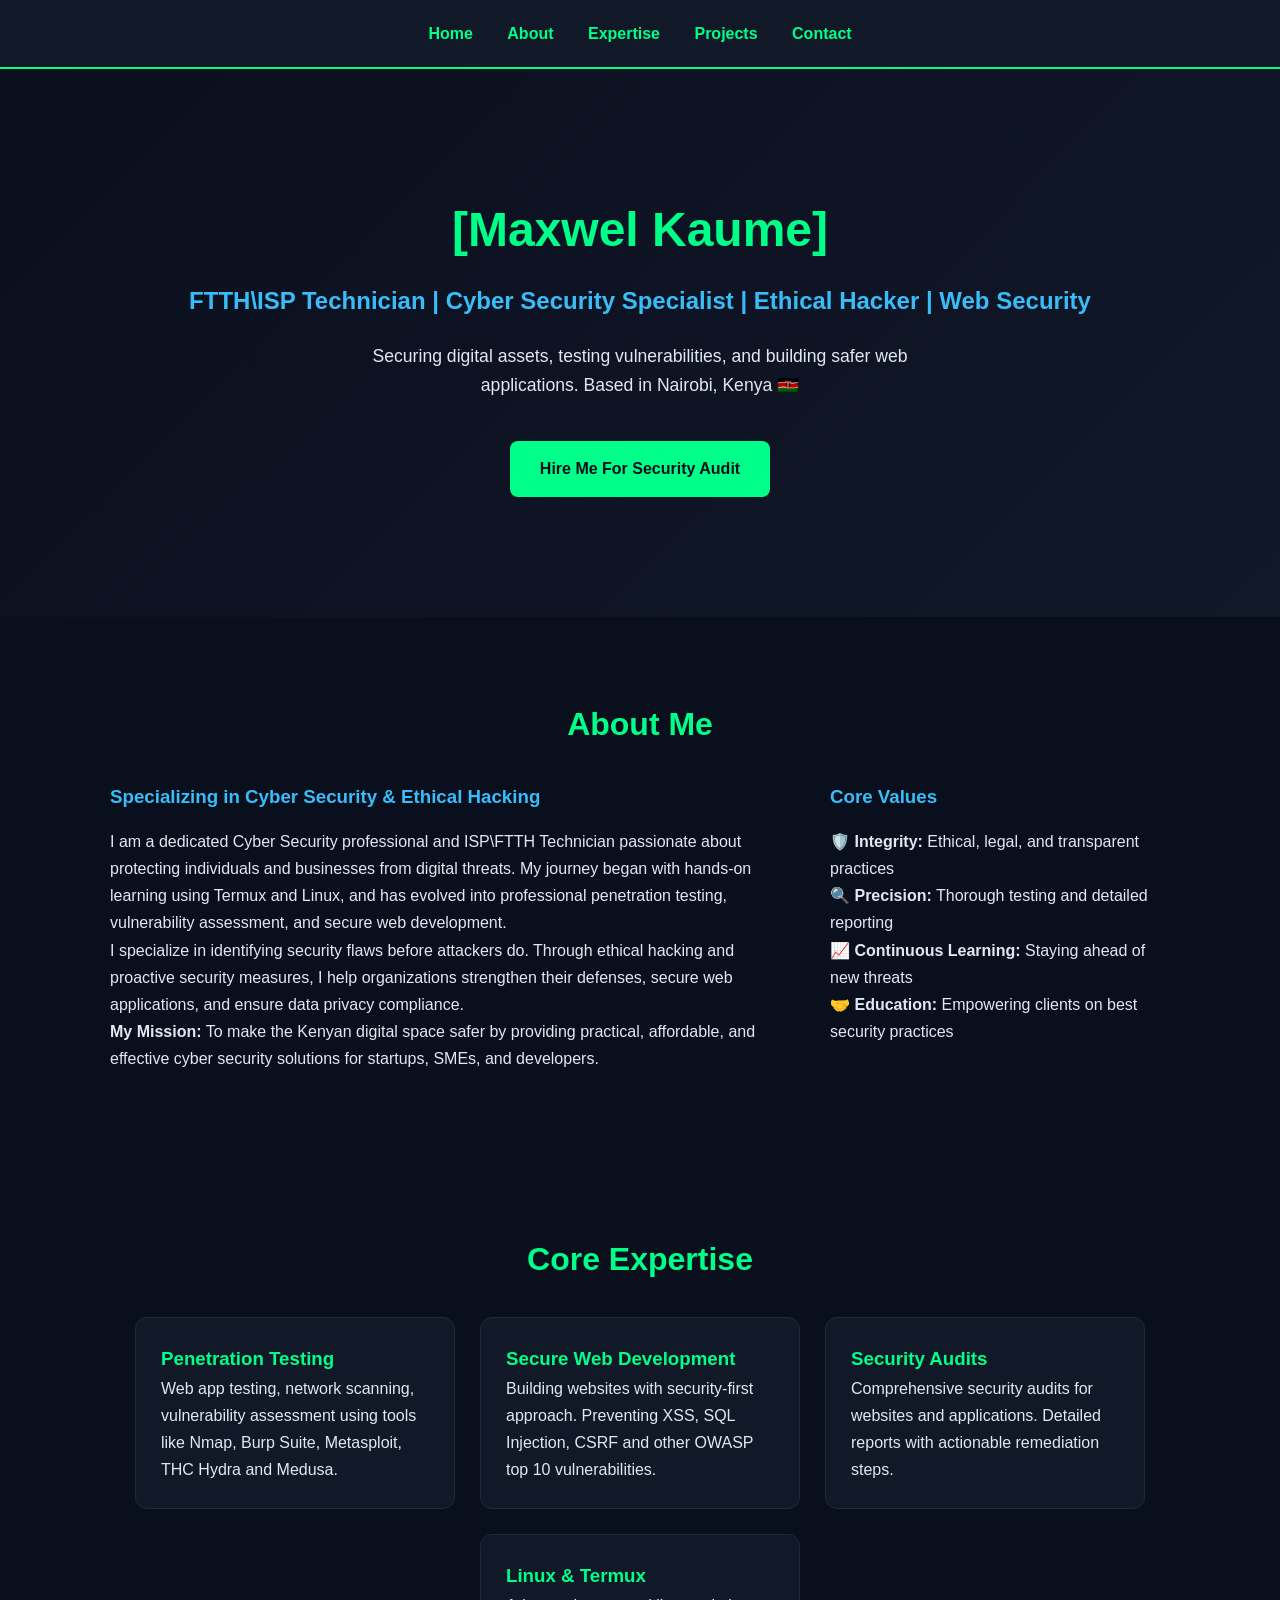
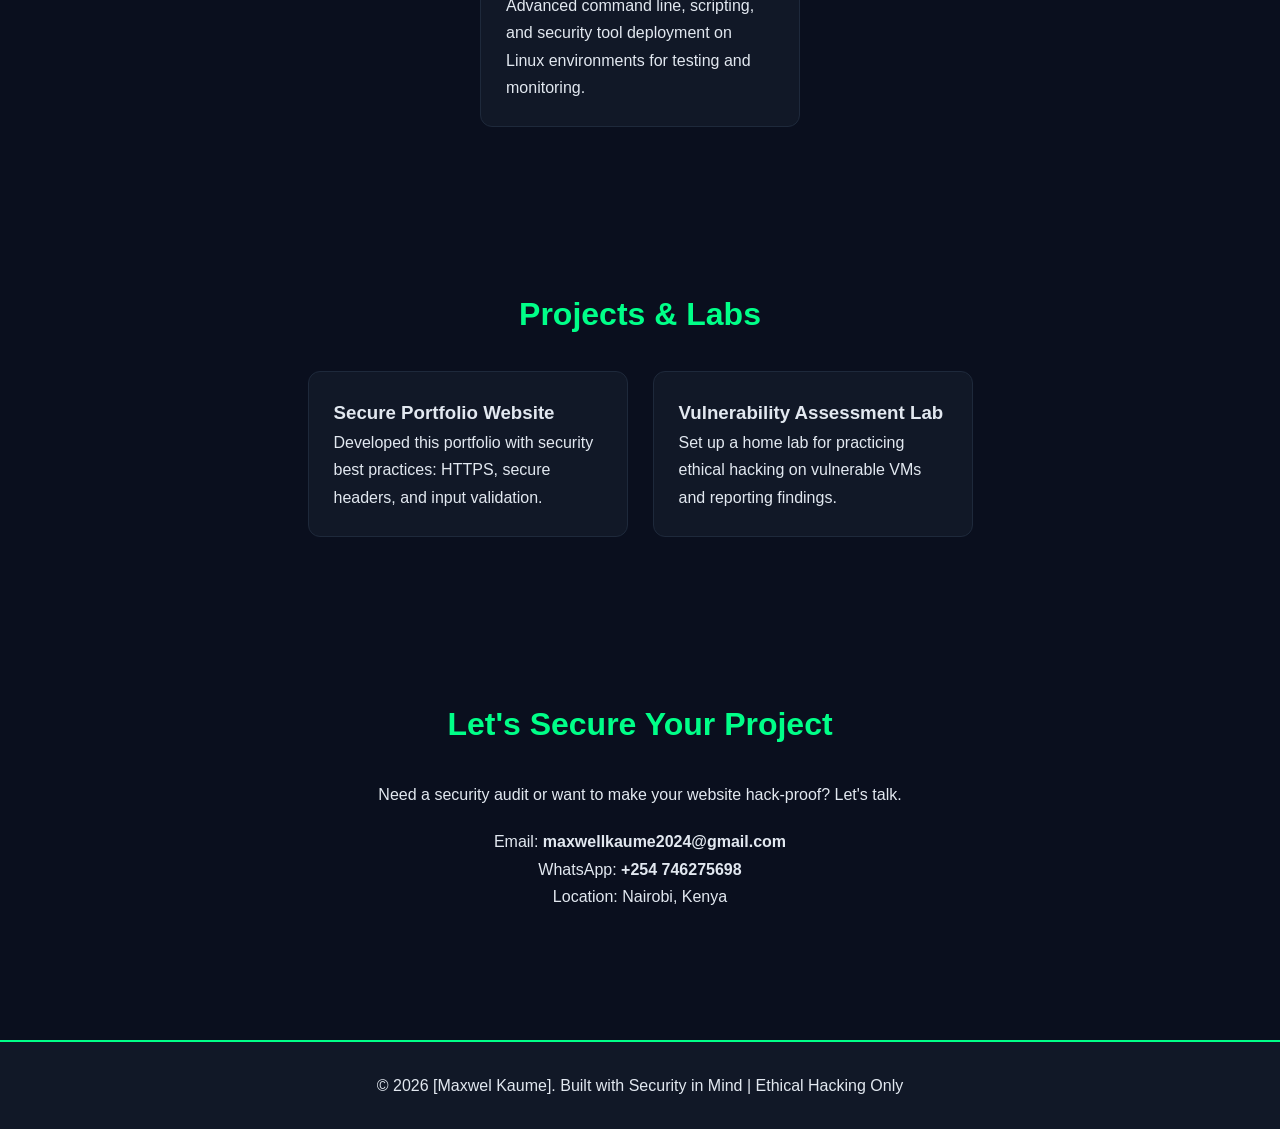
==== index.html @ 394fba65 "Added about, skills and contact sections" ====
<!DOCTYPE html>
<html>
<head>
    <title>Maxwel Kaume - FTTH Technician and Cyber Security Specialist</title>
    <style>
        * { margin: 0; padding: 0; box-sizing: border-box; font-family: 'Segoe UI', Arial, sans-serif; }
        body { background: #0a0f1e; color: #e2e8f0; line-height: 1.7; }
        
        header { background: #111827; padding: 20px; text-align: center; position: sticky; top: 0; border-bottom: 2px solid #00ff88; }
        nav a { color: #00ff88; margin: 0 15px; text-decoration: none; font-weight: 600; }
        nav a:hover { color: #38bdf8; }
        
        .hero { padding: 120px 20px; text-align: center; background: linear-gradient(135deg, #0a0f1e 0%, #111827 100%); }
        .hero h1 { font-size: 3rem; color: #00ff88; }
        .hero h2 { font-size: 1.5rem; color: #38bdf8; margin: 10px 0; }
        .hero p { font-size: 1.1rem; margin: 20px auto; max-width: 600px; }
        
        .section { padding: 80px 20px; max-width: 1100px; margin: auto; }
        .section h2 { color: #00ff88; margin-bottom: 30px; text-align: center; font-size: 2rem; }
        
        .grid { display: flex; gap: 25px; flex-wrap: wrap; justify-content: center; }
        .card { background: #111827; padding: 25px; border-radius: 12px; width: 320px; border: 1px solid #1e293b; }
        .card:hover { border-color: #00ff88; }
        
        footer { background: #111827; text-align: center; padding: 30px; margin-top: 50px; border-top: 2px solid #00ff88; }
        .btn { background: #00ff88; color: #0a0f1e; padding: 14px 30px; border-radius: 8px; text-decoration: none; display: inline-block; margin-top: 20px; font-weight: bold; }
        .btn:hover { background: #38bdf8; }
    </style>
</head>
<body>

    <header>
        <nav>
            <a href="#home">Home</a>
            <a href="#about">About</a>
            <a href="#skills">Expertise</a>
            <a href="#projects">Projects</a>
            <a href="#contact">Contact</a>
        </nav>
    </header>

    <section class="hero" id="home">
        <h1>[Maxwel Kaume]</h1>
        <h2>FTTH\ISP Technician | Cyber Security Specialist | Ethical Hacker | Web Security</h2>
        <p>Securing digital assets, testing vulnerabilities, and building safer web applications. Based in Nairobi, Kenya 🇰🇪</p>
        <a href="#contact" class="btn">Hire Me For Security Audit</a>
    </section>

    <section class="section" id="about">
        <h2>About Me</h2>
        <div style="display: flex; gap: 40px; flex-wrap: wrap; align-items: flex-start;">
            <div style="flex: 2; min-width: 300px;">
                <h3 style="color: #38bdf8; margin-bottom: 15px;">Specializing in Cyber Security & Ethical Hacking</h3>
                <p>
                    I am a dedicated Cyber Security professional and ISP\FTTH Technician passionate about protecting individuals and businesses from digital threats. 
                    My journey began with hands-on learning using Termux and Linux, and has evolved into professional penetration testing, 
                    vulnerability assessment, and secure web development.
                </p>
                <p>
                    I specialize in identifying security flaws before attackers do. Through ethical hacking and proactive security measures, 
                    I help organizations strengthen their defenses, secure web applications, and ensure data privacy compliance.
                </p>
                <p>
                    <strong>My Mission:</strong> To make the Kenyan digital space safer by providing practical, affordable, and effective 
                    cyber security solutions for startups, SMEs, and developers.
                </p>
            </div>
            <div style="flex: 1; min-width: 300px;">
                <h3 style="color: #38bdf8; margin-bottom: 15px;">Core Values</h3>
                <ul style="list-style: none; padding-left: 0;">
                    <li>🛡️ <strong>Integrity:</strong> Ethical, legal, and transparent practices</li>
                    <li>🔍 <strong>Precision:</strong> Thorough testing and detailed reporting</li>
                    <li>📈 <strong>Continuous Learning:</strong> Staying ahead of new threats</li>
                    <li>🤝 <strong>Education:</strong> Empowering clients on best security practices</li>
                </ul>
            </div>
        </div>
    </section>

    <section class="section" id="skills">
        <h2>Core Expertise</h2>
        <div class="grid">
            <div class="card">
                <h3 style="color: #00ff88;">Penetration Testing</h3>
                <p>Web app testing, network scanning, vulnerability assessment using tools like Nmap, Burp Suite, Metasploit, THC Hydra and Medusa.</p>
            </div>
            <div class="card">
                <h3 style="color: #00ff88;">Secure Web Development</h3>
                <p>Building websites with security-first approach. Preventing XSS, SQL Injection, CSRF and other OWASP top 10 vulnerabilities.</p>
            </div>
            <div class="card">
                <h3 style="color: #00ff88;">Security Audits</h3>
                <p>Comprehensive security audits for websites and applications. Detailed reports with actionable remediation steps.</p>
            </div>
            <div class="card">
                <h3 style="color: #00ff88;">Linux & Termux</h3>
                <p>Advanced command line, scripting, and security tool deployment on Linux environments for testing and monitoring.</p>
            </div>
        </div>
    </section>

    <section class="section" id="projects">
        <h2>Projects & Labs</h2>
        <div class="grid">
            <div class="card">
                <h3>Secure Portfolio Website</h3>
                <p>Developed this portfolio with security best practices: HTTPS, secure headers, and input validation.</p>
            </div>
            <div class="card">
                <h3>Vulnerability Assessment Lab</h3>
                <p>Set up a home lab for practicing ethical hacking on vulnerable VMs and reporting findings.</p>
            </div>
        </div>
    </section>

    <section class="section" id="contact">
        <h2>Let's Secure Your Project</h2>
        <p style="text-align: center; margin-bottom: 20px;">Need a security audit or want to make your website hack-proof? Let's talk.</p>
        <p style="text-align: center;">Email: <strong>maxwellkaume2024@gmail.com</strong></p>
        <p style="text-align: center;">WhatsApp: <strong>+254 746275698</strong></p>
        <p style="text-align: center;">Location: Nairobi, Kenya</p>
    </section>

    <footer>
        <p>© 2026 [Maxwel Kaume]. Built with Security in Mind | Ethical Hacking Only</p>
    </footer>
</body>
</html>
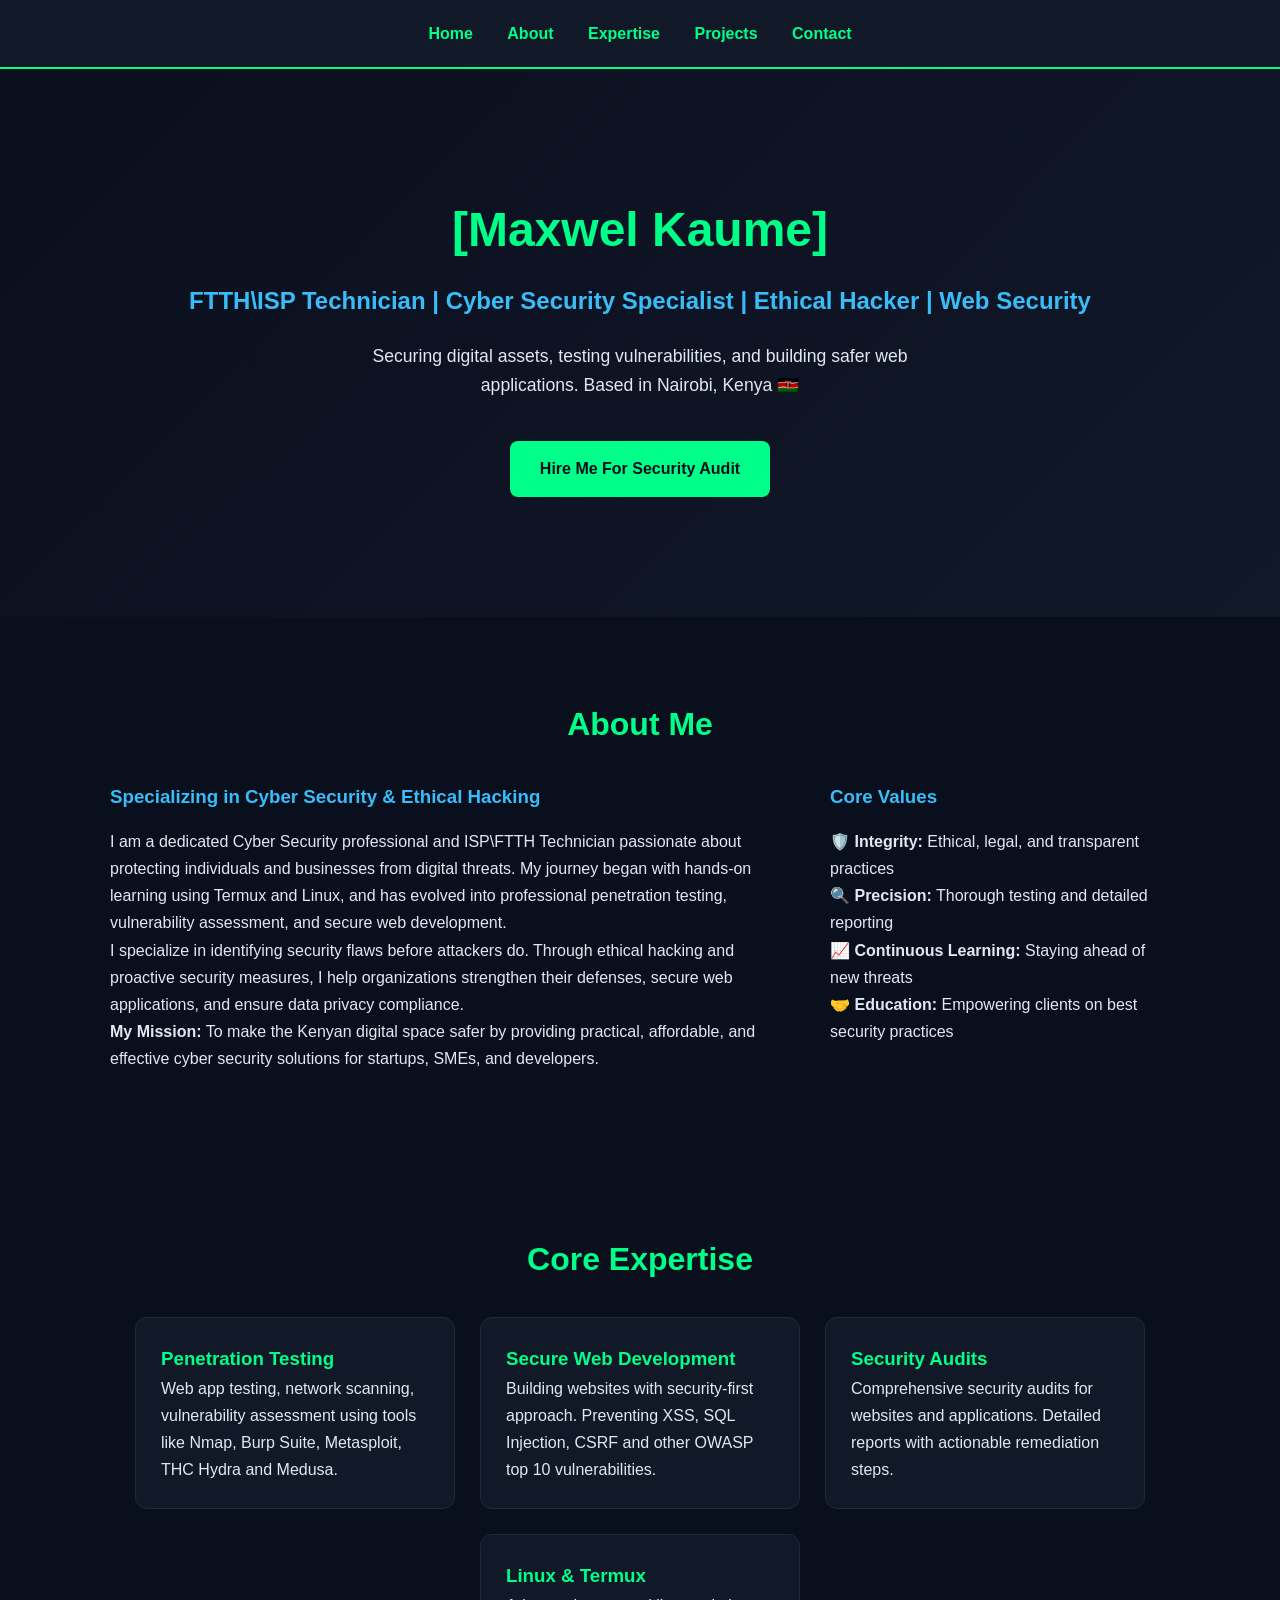
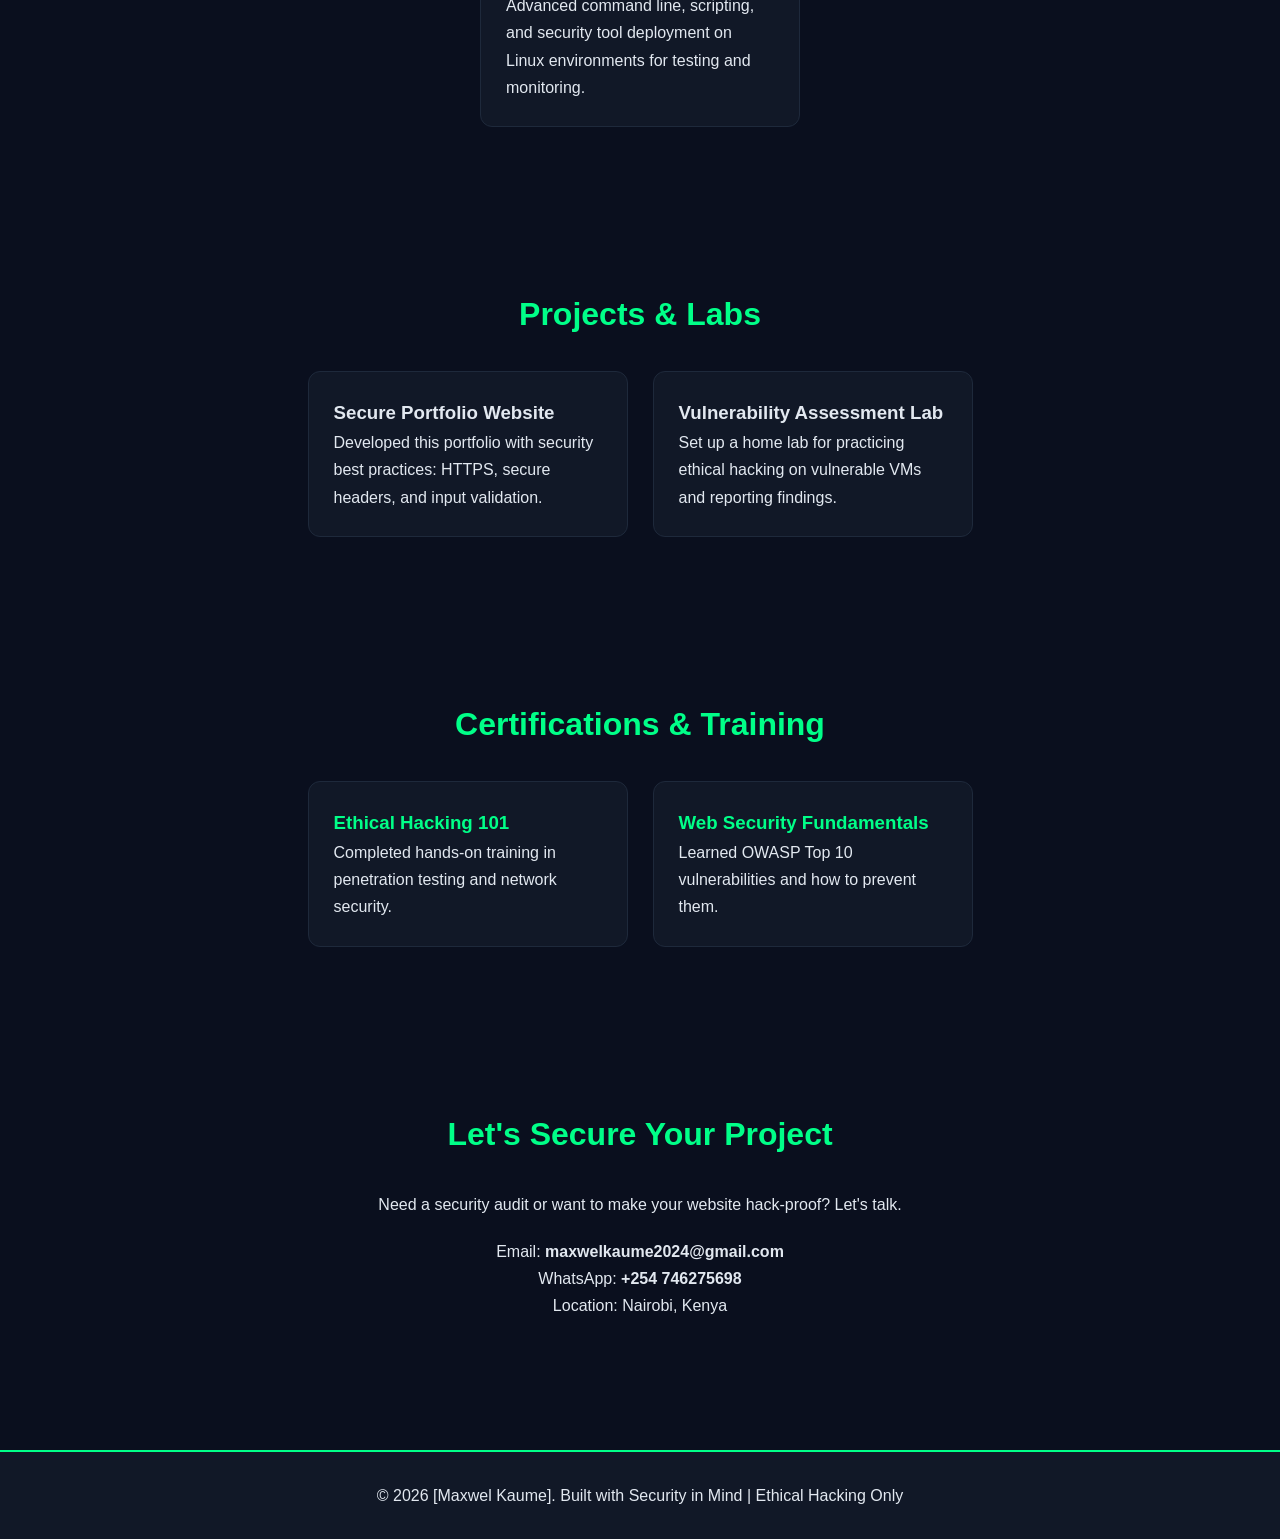
==== commit 771d3ada: "first commit" ====
--- a/index.html
+++ b/index.html
@@ -112,17 +112,30 @@
             </div>
         </div>
     </section>
+    <section class="section" id="certs">
+    <h2>Certifications & Training</h2>
+    <div class="grid">
+        <div class="card">
+            <h3 style="color: #00ff88;">Ethical Hacking 101</h3>
+            <p>Completed hands-on training in penetration testing and network security.</p>
+        </div>
+        <div class="card">
+            <h3 style="color: #00ff88;">Web Security Fundamentals</h3>
+            <p>Learned OWASP Top 10 vulnerabilities and how to prevent them.</p>
+        </div>
+    </div>
+</section>
 
     <section class="section" id="contact">
         <h2>Let's Secure Your Project</h2>
         <p style="text-align: center; margin-bottom: 20px;">Need a security audit or want to make your website hack-proof? Let's talk.</p>
-        <p style="text-align: center;">Email: <strong>maxwellkaume2024@gmail.com</strong></p>
+        <p style="text-align: center;">Email: <strong>maxwelkaume2024@gmail.com</strong></p>
         <p style="text-align: center;">WhatsApp: <strong>+254 746275698</strong></p>
         <p style="text-align: center;">Location: Nairobi, Kenya</p>
     </section>
 
     <footer>
         <p>© 2026 [Maxwel Kaume]. Built with Security in Mind | Ethical Hacking Only</p>
-    </footer>
+     </footer>
 </body>
 </html>
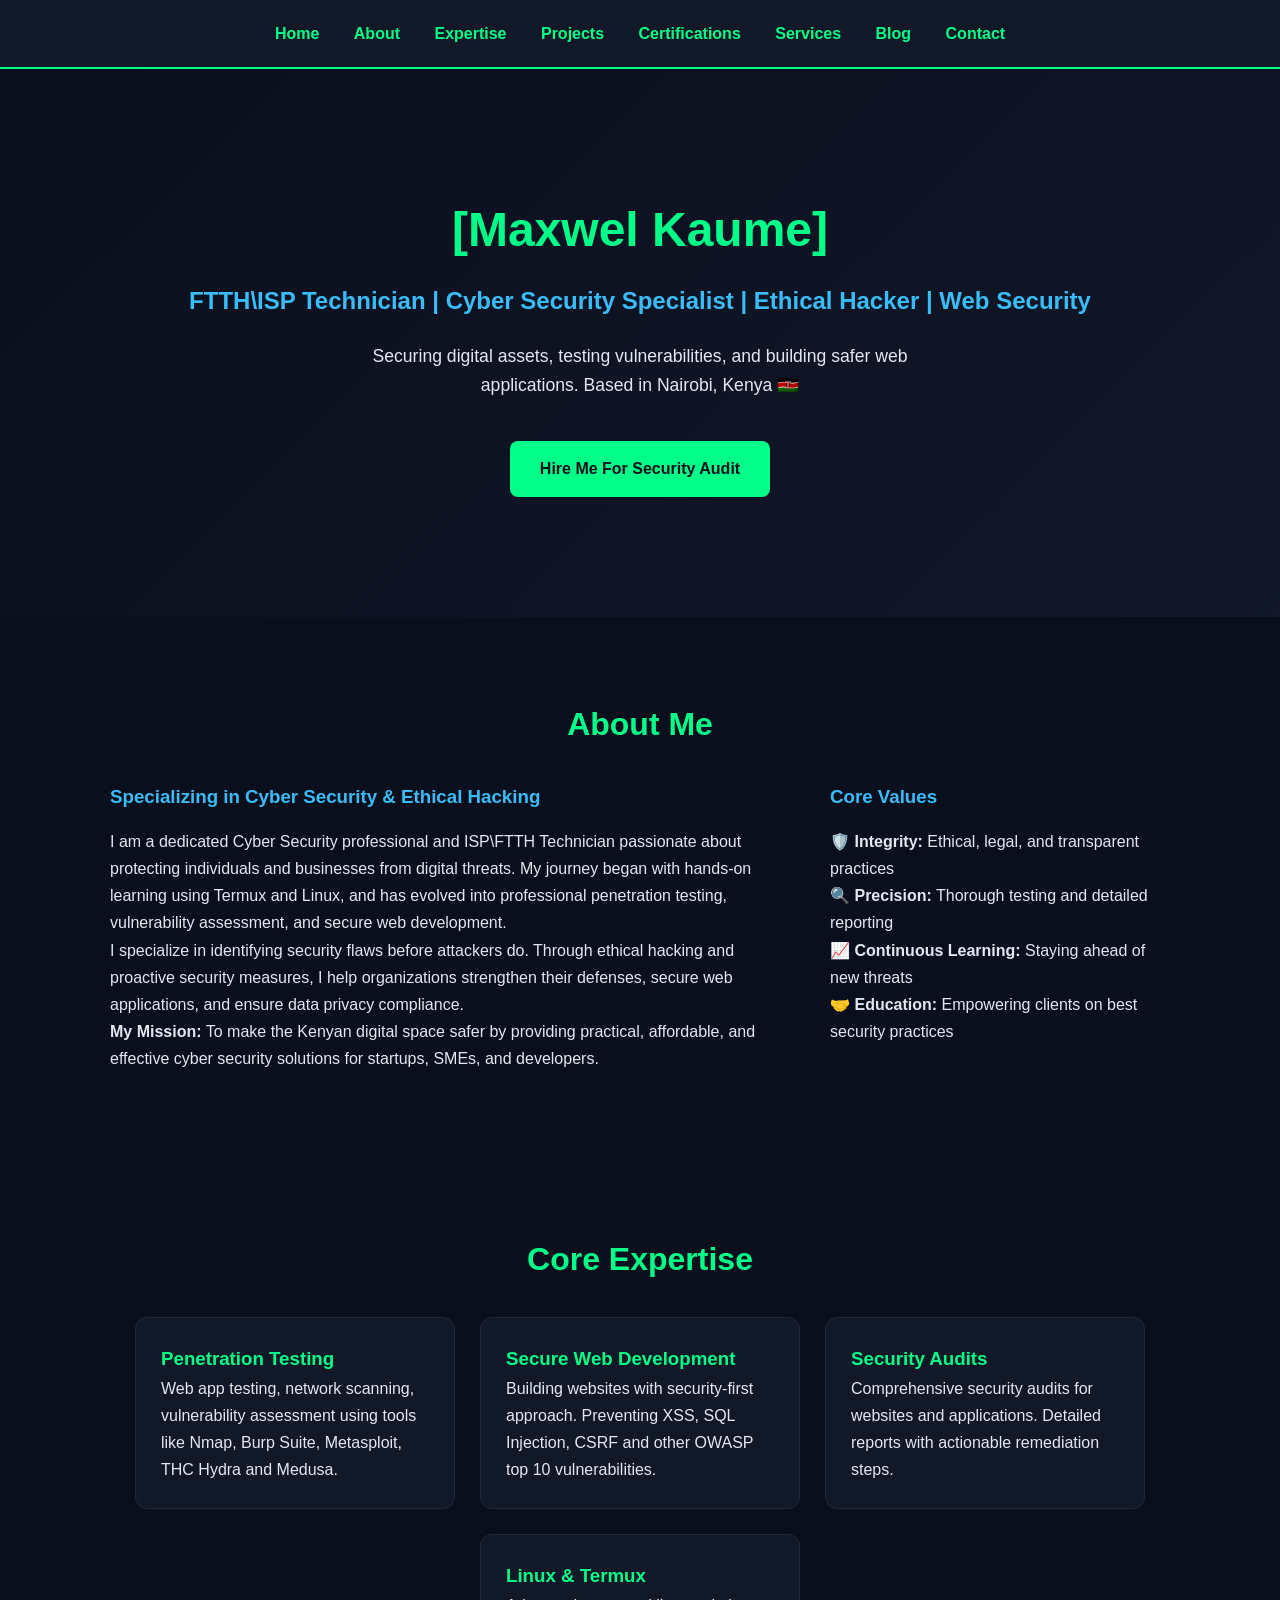
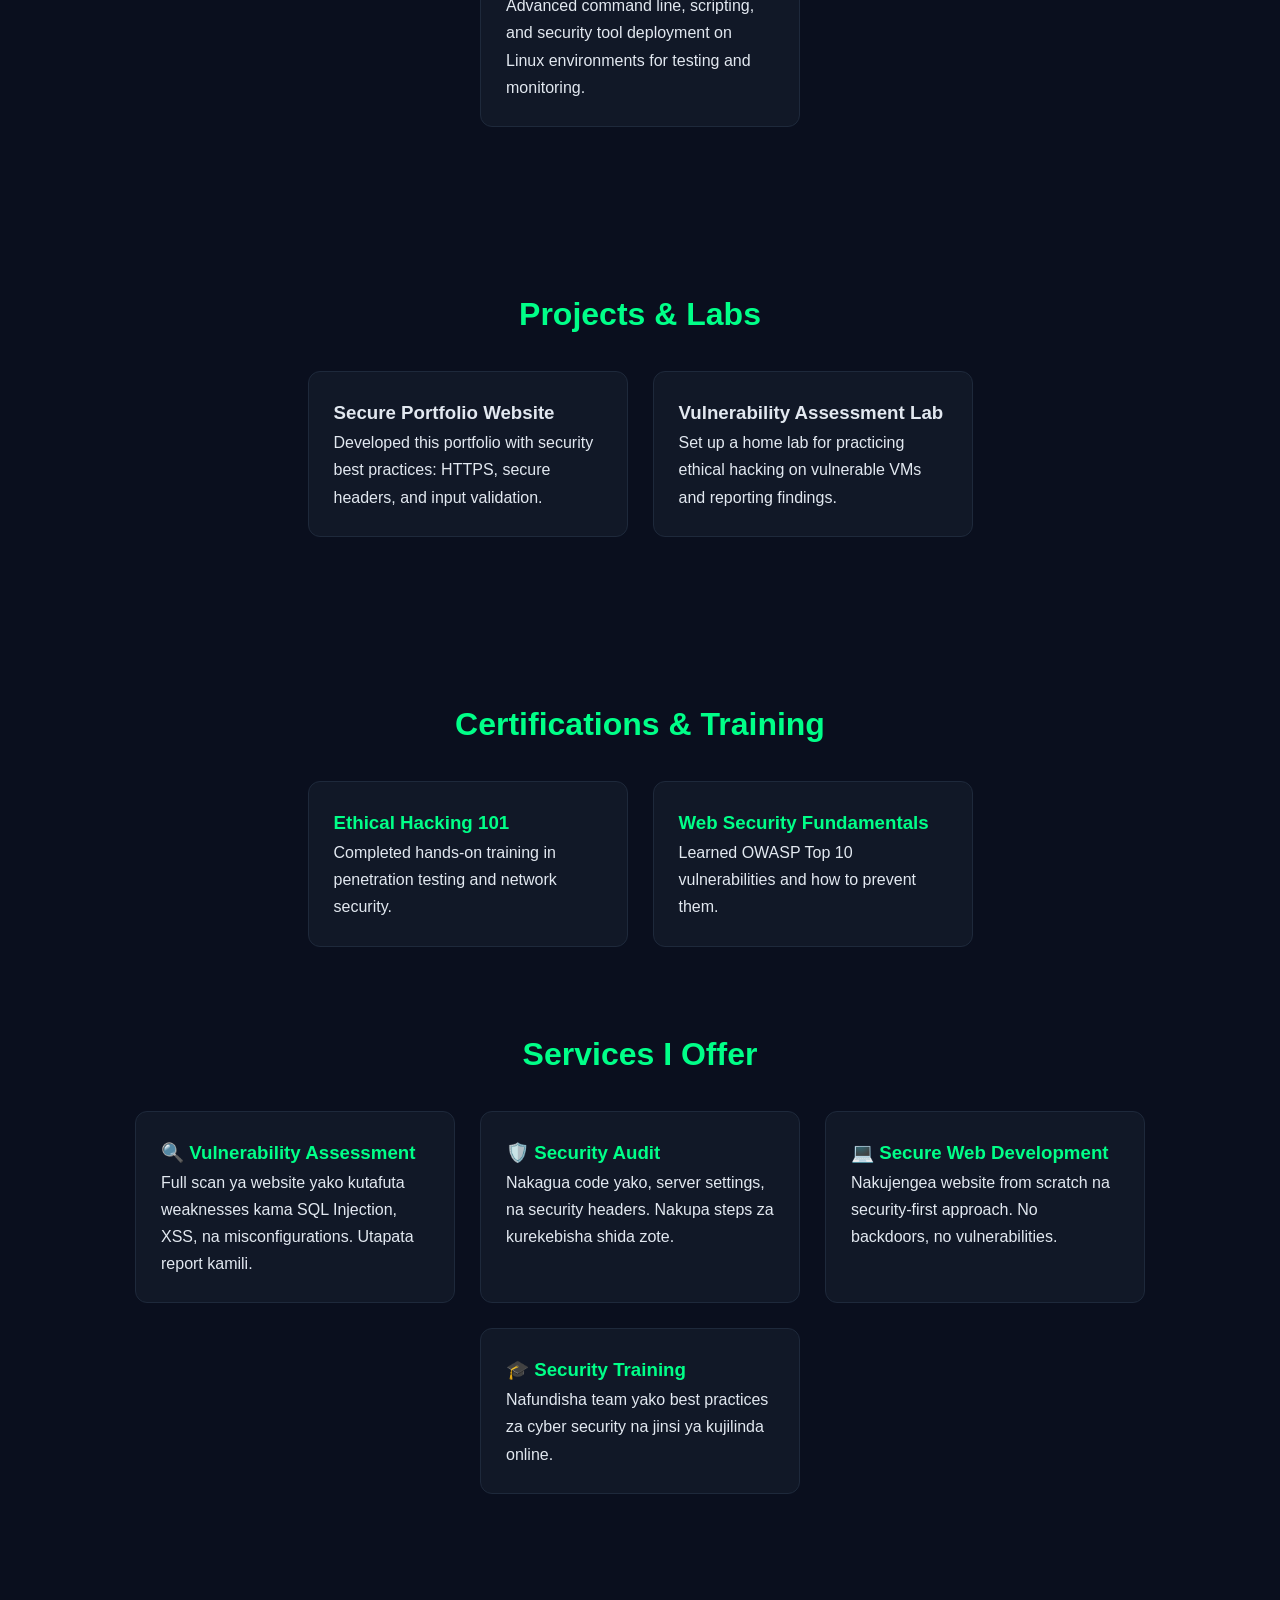
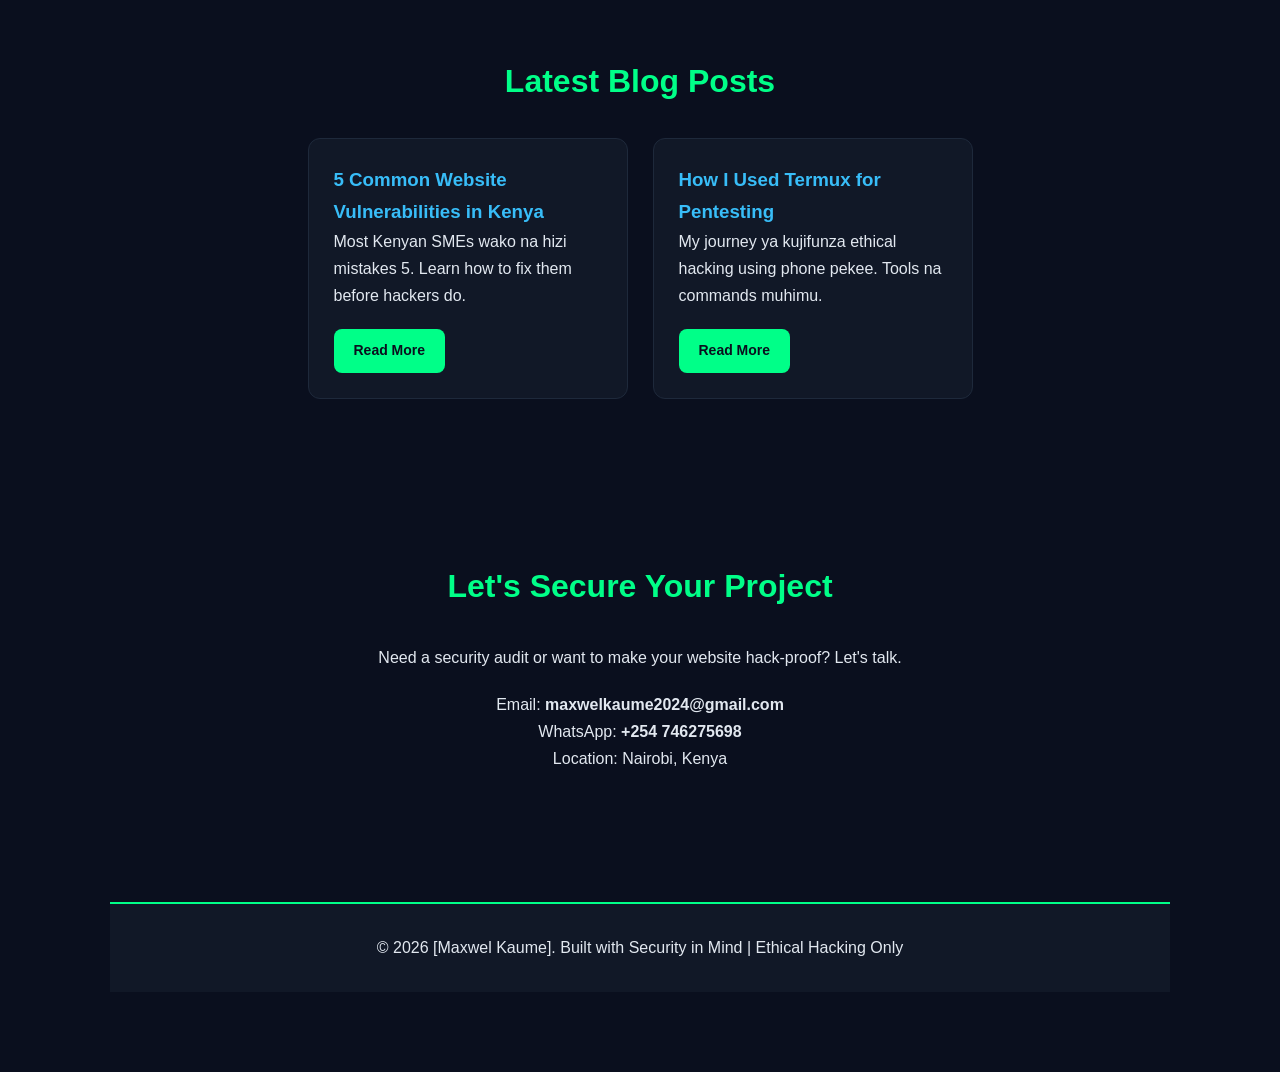
==== commit b974d0d5: "Added Services, Certs and Blog" ====
--- a/index.html
+++ b/index.html
@@ -35,7 +35,11 @@
             <a href="#about">About</a>
             <a href="#skills">Expertise</a>
             <a href="#projects">Projects</a>
+            <a href="#certs">Certifications</a>
+            <a href="#services">Services</a>
+            <a href="#blog">Blog</a>
             <a href="#contact">Contact</a>
+
         </nav>
     </header>
 
@@ -123,6 +127,41 @@
             <h3 style="color: #00ff88;">Web Security Fundamentals</h3>
             <p>Learned OWASP Top 10 vulnerabilities and how to prevent them.</p>
         </div>
+    </div><section class="section" id="services">
+    <h2>Services I Offer</h2>
+    <div class="grid">
+        <div class="card">
+            <h3 style="color: #00ff88;">🔍 Vulnerability Assessment</h3>
+            <p>Full scan ya website yako kutafuta weaknesses kama SQL Injection, XSS, na misconfigurations. Utapata report kamili.</p>
+        </div>
+        <div class="card">
+            <h3 style="color: #00ff88;">🛡️ Security Audit</h3>
+            <p>Nakagua code yako, server settings, na security headers. Nakupa steps za kurekebisha shida zote.</p>
+        </div>
+        <div class="card">
+            <h3 style="color: #00ff88;">💻 Secure Web Development</h3>
+            <p>Nakujengea website from scratch na security-first approach. No backdoors, no vulnerabilities.</p>
+        </div>
+        <div class="card">
+            <h3 style="color: #00ff88;">🎓 Security Training</h3>
+            <p>Nafundisha team yako best practices za cyber security na jinsi ya kujilinda online.</p>
+        </div>
+    </div>
+</section>
+
+<section class="section" id="blog">
+    <h2>Latest Blog Posts</h2>
+    <div class="grid">
+        <div class="card">
+            <h3 style="color: #38bdf8;">5 Common Website Vulnerabilities in Kenya</h3>
+            <p>Most Kenyan SMEs wako na hizi mistakes 5. Learn how to fix them before hackers do.</p>
+            <a href="#" class="btn" style="padding: 10px 20px; font-size: 14px;">Read More</a>
+        </div>
+        <div class="card">
+            <h3 style="color: #38bdf8;">How I Used Termux for Pentesting</h3>
+            <p>My journey ya kujifunza ethical hacking using phone pekee. Tools na commands muhimu.</p>
+            <a href="#" class="btn" style="padding: 10px 20px; font-size: 14px;">Read More</a>
+        </div>
     </div>
 </section>
 
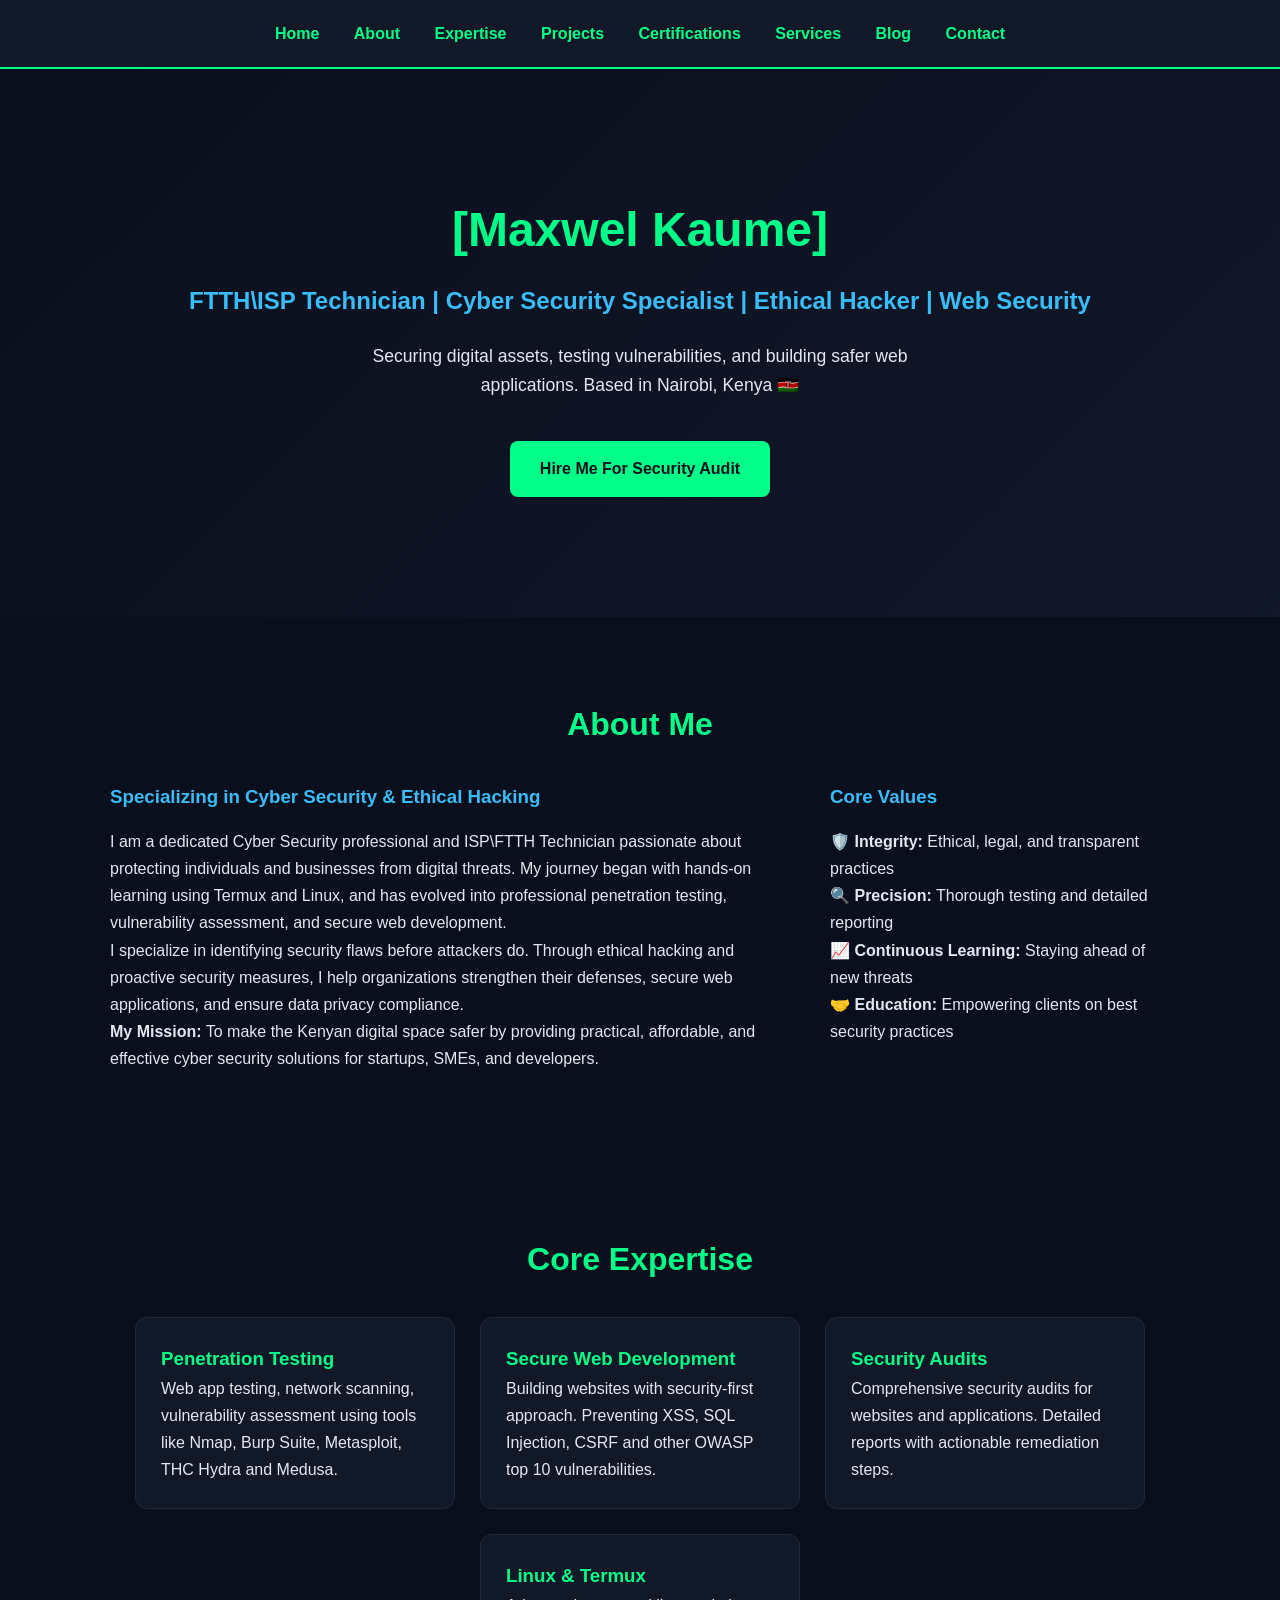
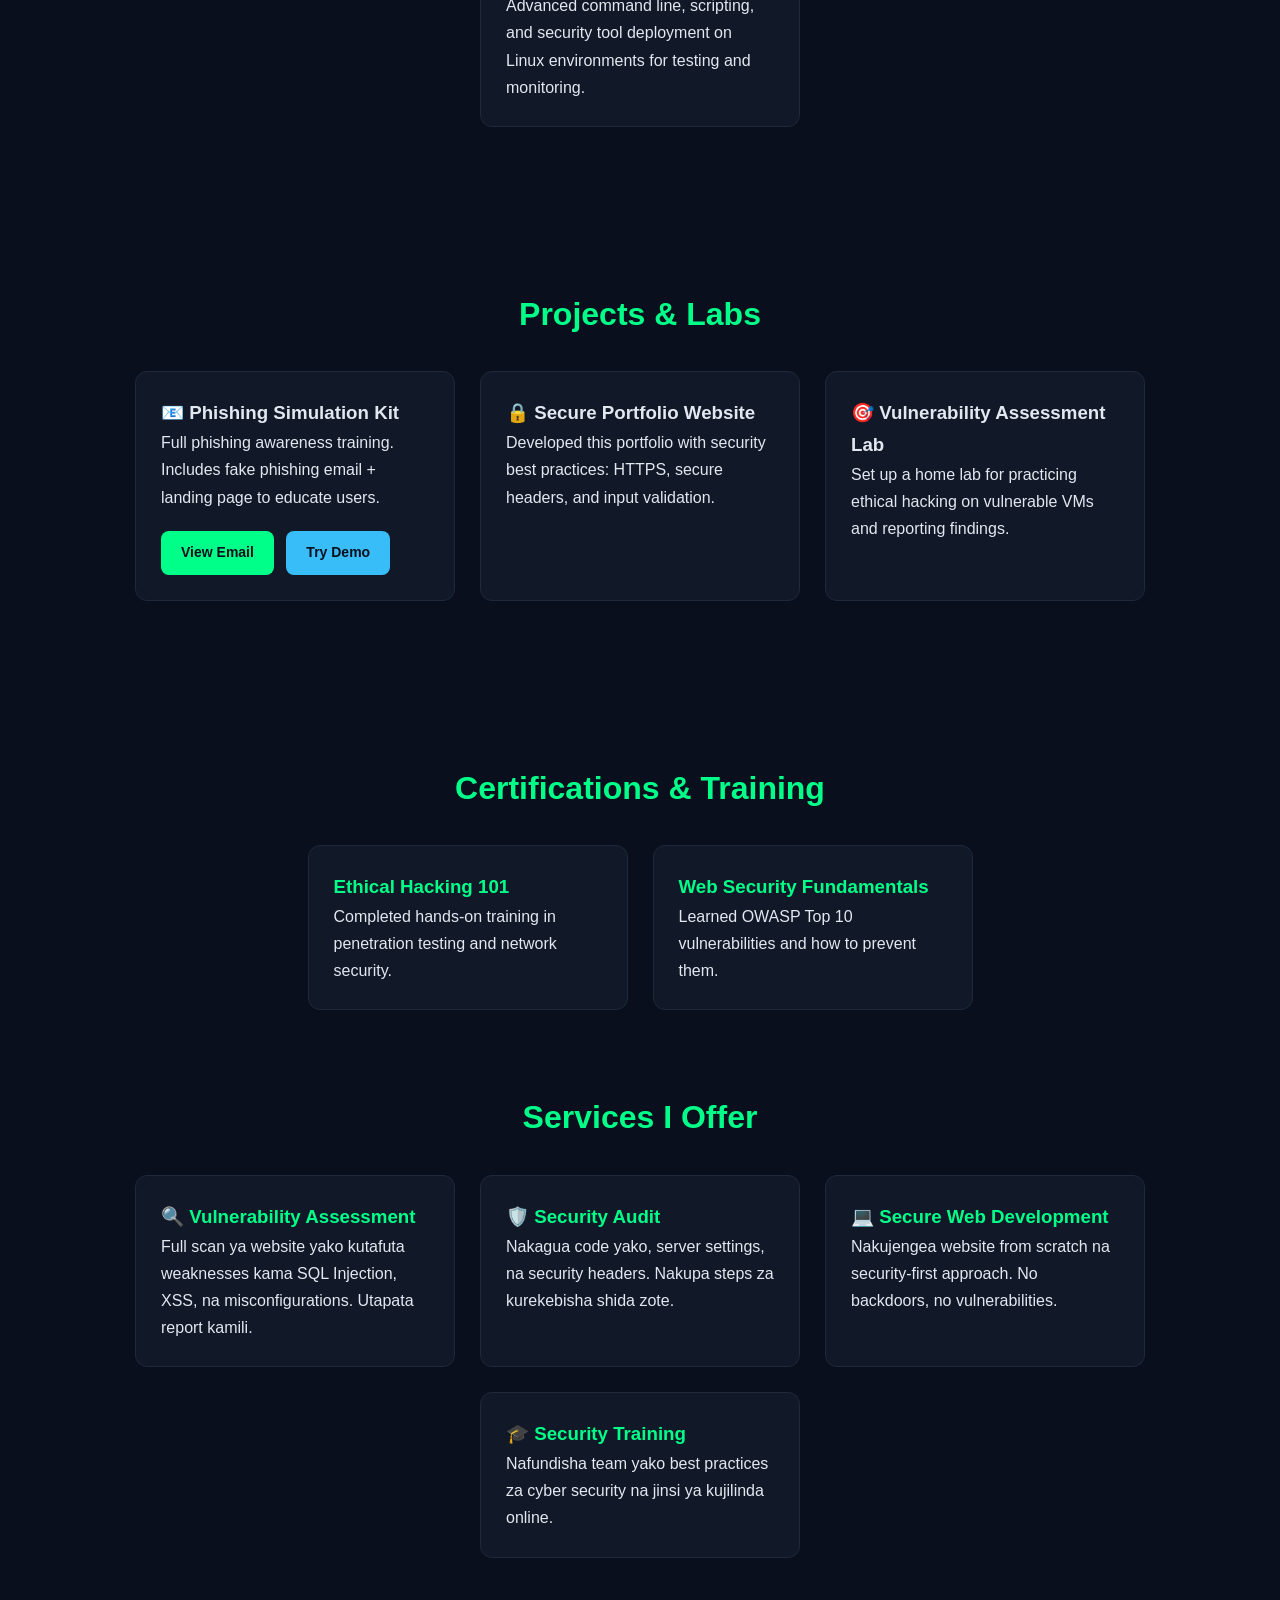
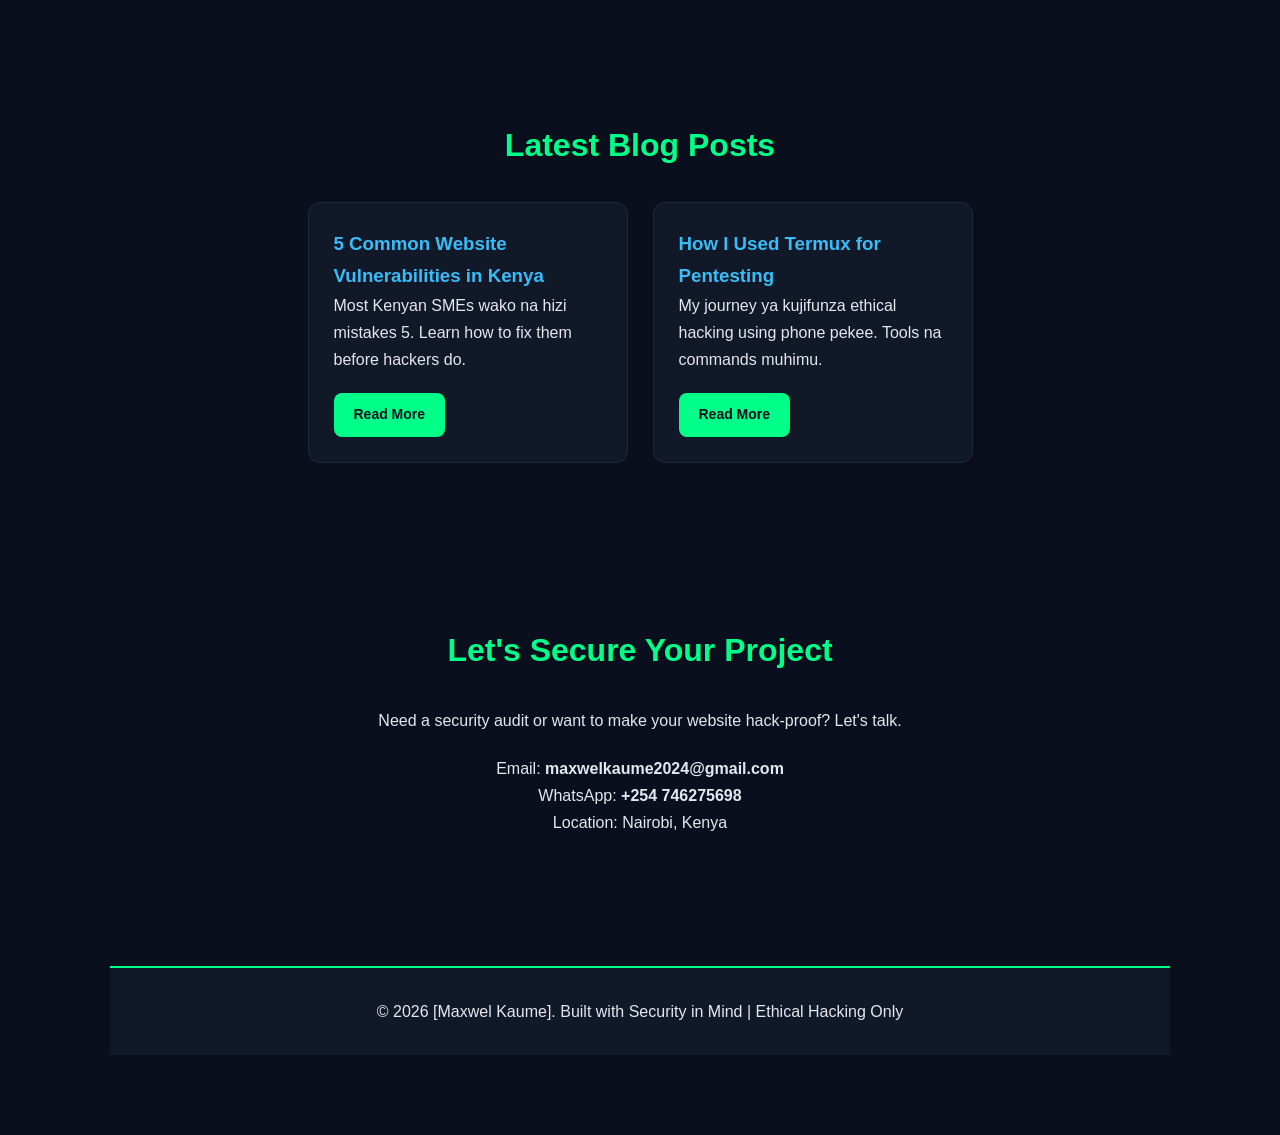
==== commit 286692b3: "Added Projects and Labs" ====
--- a/index.html
+++ b/index.html
@@ -104,18 +104,27 @@
     </section>
 
     <section class="section" id="projects">
-        <h2>Projects & Labs</h2>
-        <div class="grid">
-            <div class="card">
-                <h3>Secure Portfolio Website</h3>
-                <p>Developed this portfolio with security best practices: HTTPS, secure headers, and input validation.</p>
-            </div>
-            <div class="card">
-                <h3>Vulnerability Assessment Lab</h3>
-                <p>Set up a home lab for practicing ethical hacking on vulnerable VMs and reporting findings.</p>
-            </div>
+    <h2>Projects & Labs</h2>
+    <div class="grid">
+        
+        <div class="card">
+            <h3>📧 Phishing Simulation Kit</h3>
+            <p>Full phishing awareness training. Includes fake phishing email + landing page to educate users.</p>
+            <a href="phishing-email.html" class="btn" style="padding: 10px 20px; font-size: 14px; margin-right: 8px;">View Email</a>
+            <a href="phishing-sim.html" class="btn" style="padding: 10px 20px; font-size: 14px; background: #38bdf8;">Try Demo</a>
         </div>
-    </section>
+
+        <div class="card">
+            <h3>🔒 Secure Portfolio Website</h3>
+            <p>Developed this portfolio with security best practices: HTTPS, secure headers, and input validation.</p>
+        </div>
+
+        <div class="card">
+            <h3>🎯 Vulnerability Assessment Lab</h3>
+            <p>Set up a home lab for practicing ethical hacking on vulnerable VMs and reporting findings.</p>
+        </div>
+    </div>
+</section>
     <section class="section" id="certs">
     <h2>Certifications & Training</h2>
     <div class="grid">
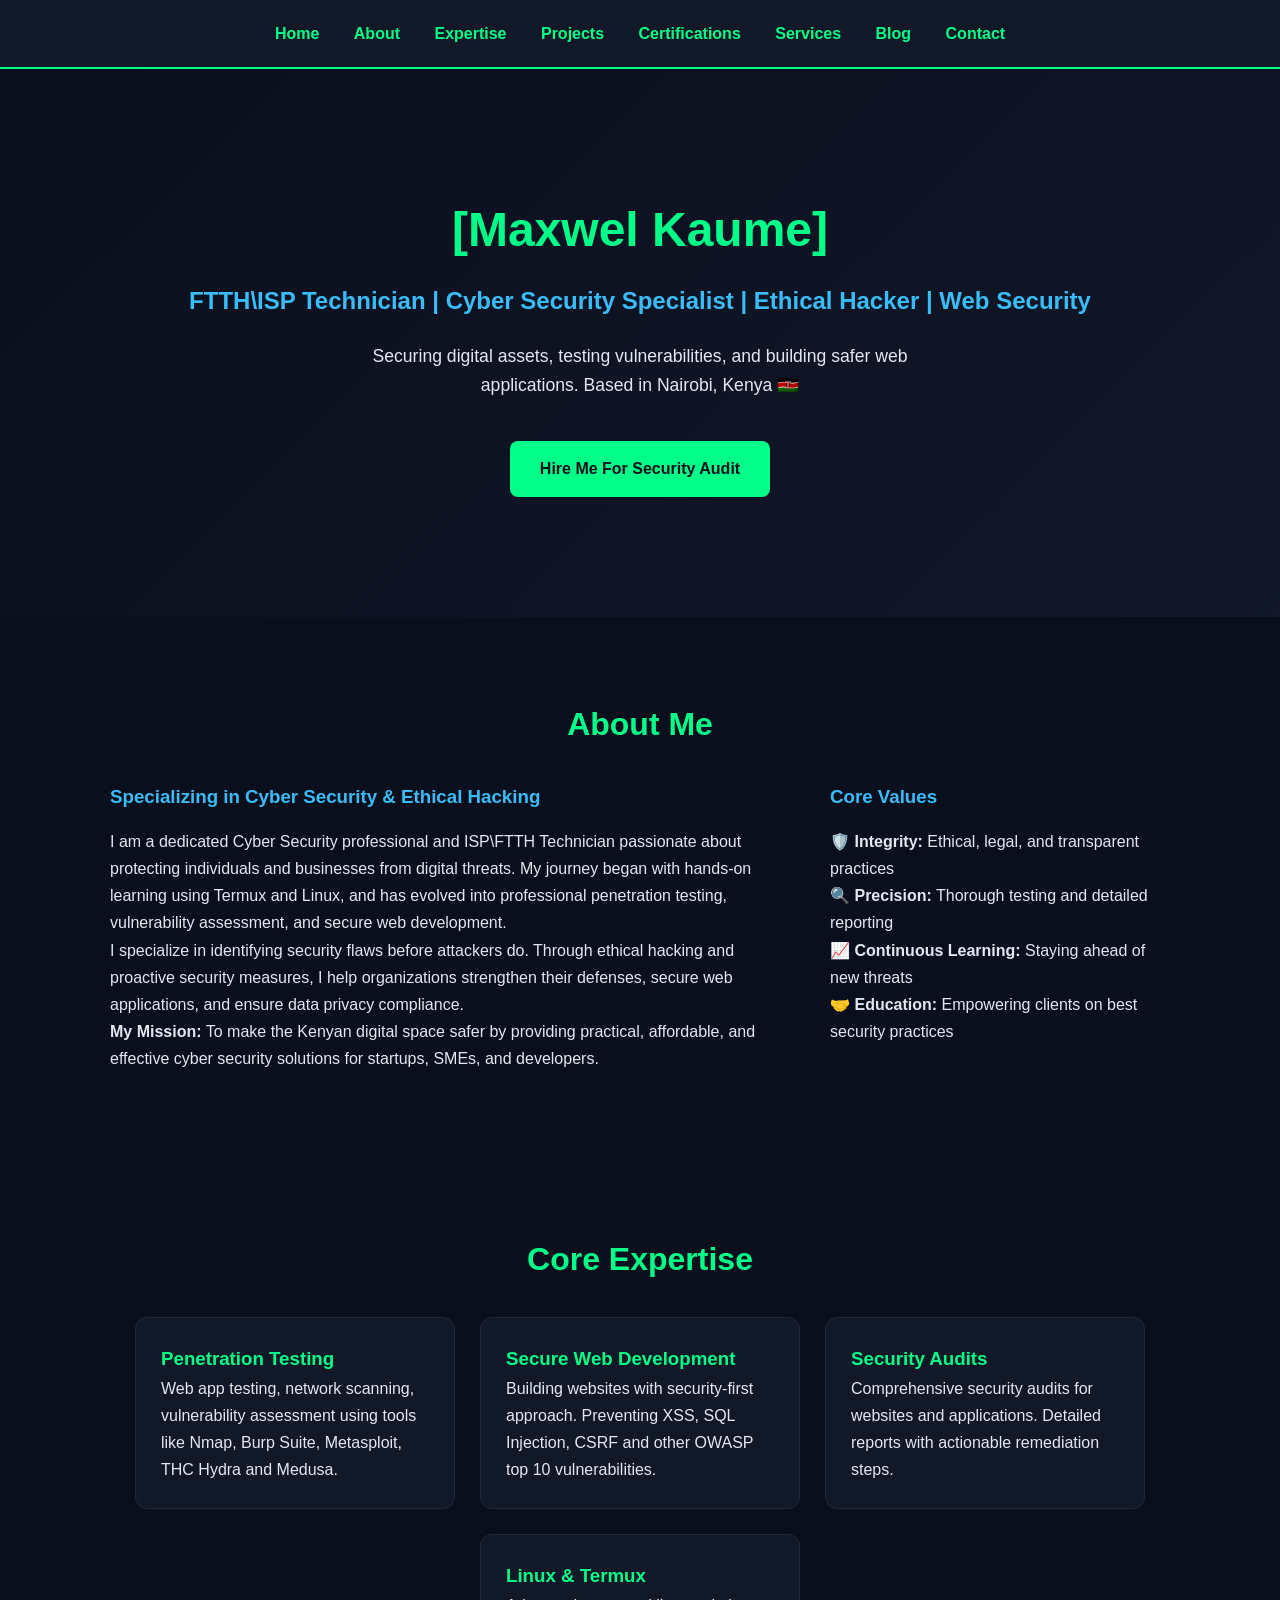
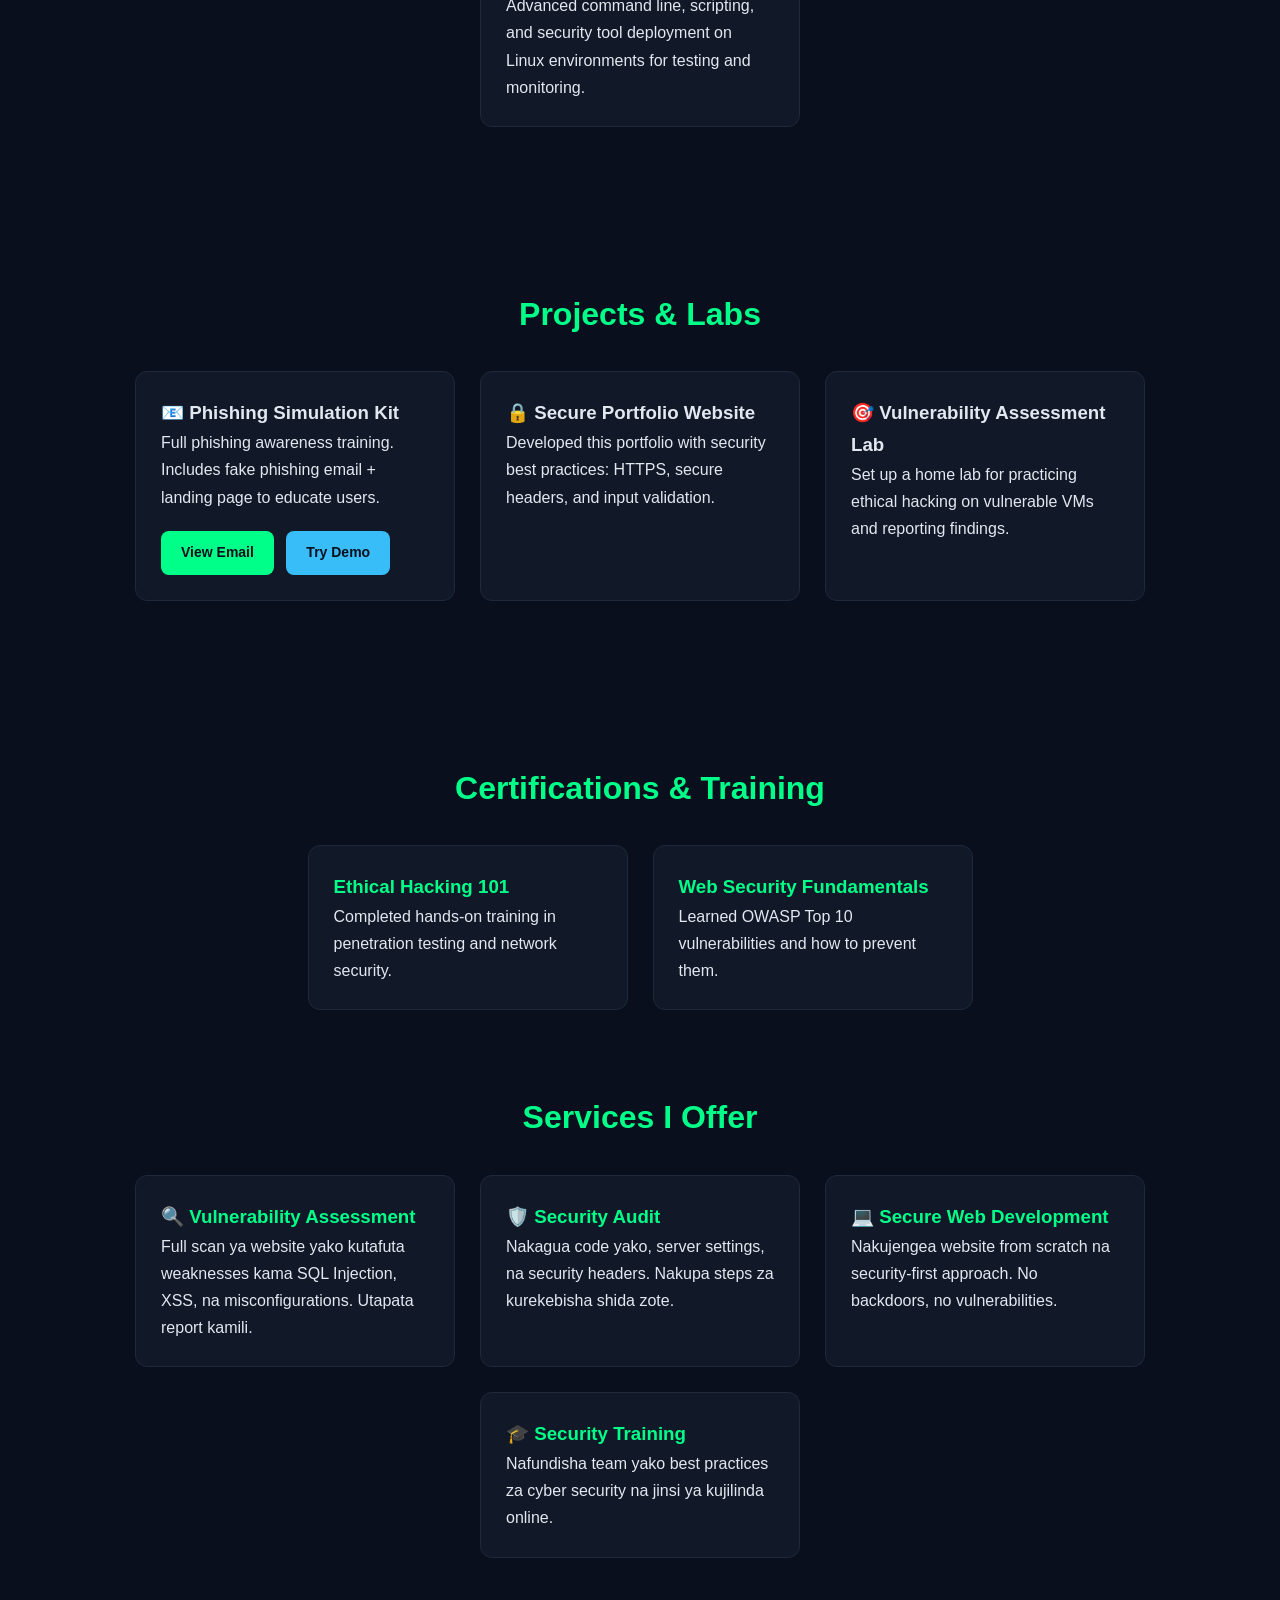
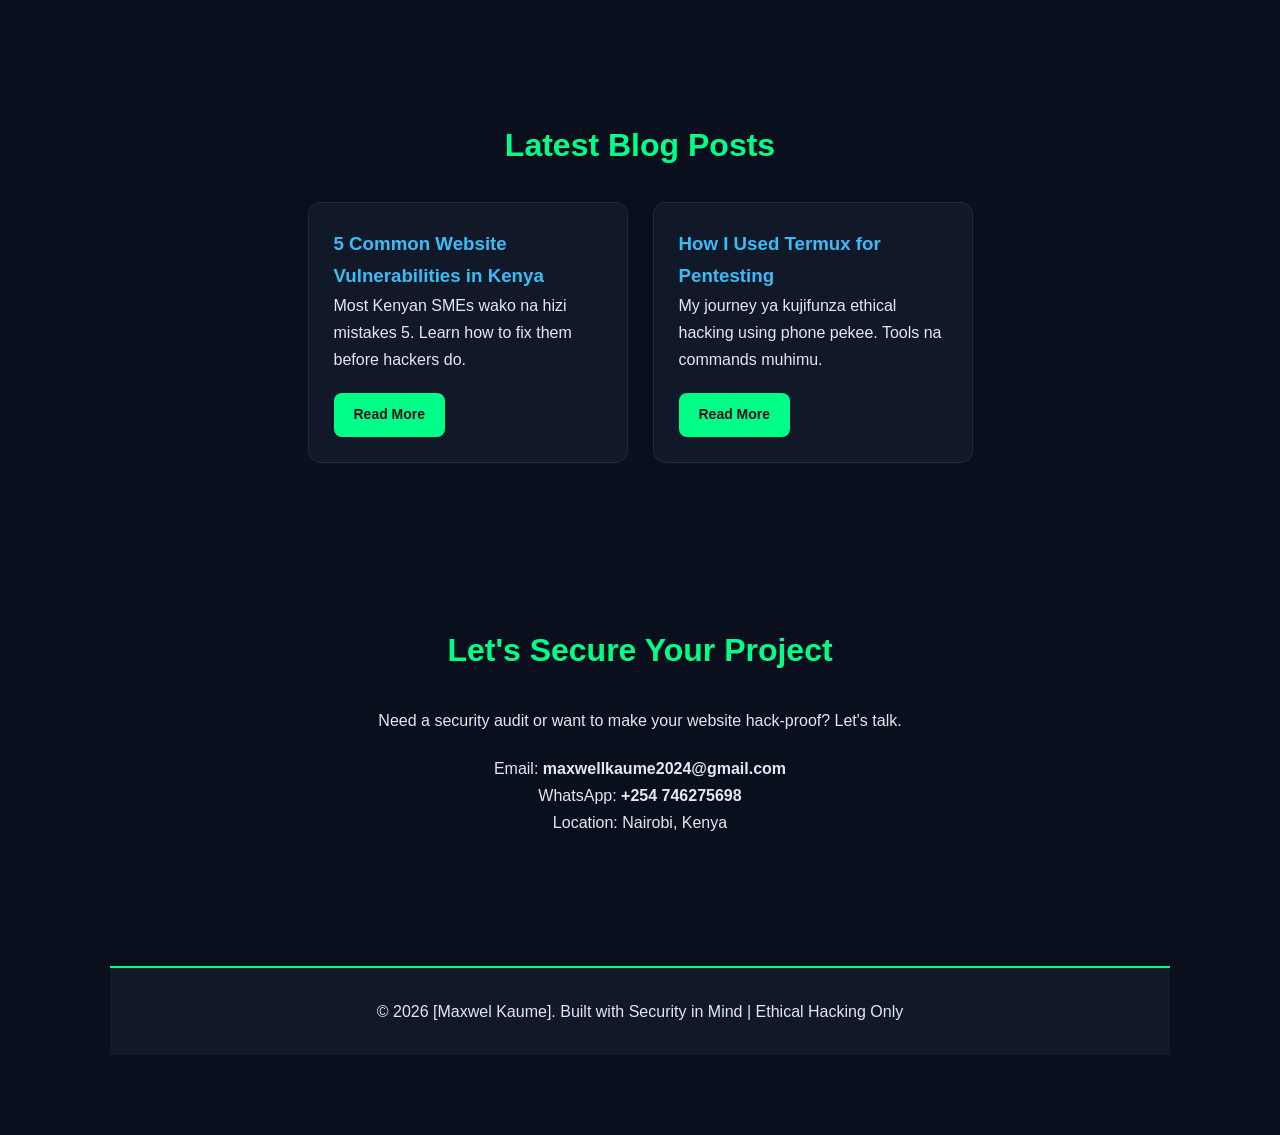
==== commit acf5ca78: "Add sections" ====
--- a/index.html
+++ b/index.html
@@ -177,7 +177,7 @@
     <section class="section" id="contact">
         <h2>Let's Secure Your Project</h2>
         <p style="text-align: center; margin-bottom: 20px;">Need a security audit or want to make your website hack-proof? Let's talk.</p>
-        <p style="text-align: center;">Email: <strong>maxwelkaume2024@gmail.com</strong></p>
+        <p style="text-align: center;">Email: <strong>maxwellkaume2024@gmail.com</strong></p>
         <p style="text-align: center;">WhatsApp: <strong>+254 746275698</strong></p>
         <p style="text-align: center;">Location: Nairobi, Kenya</p>
     </section>
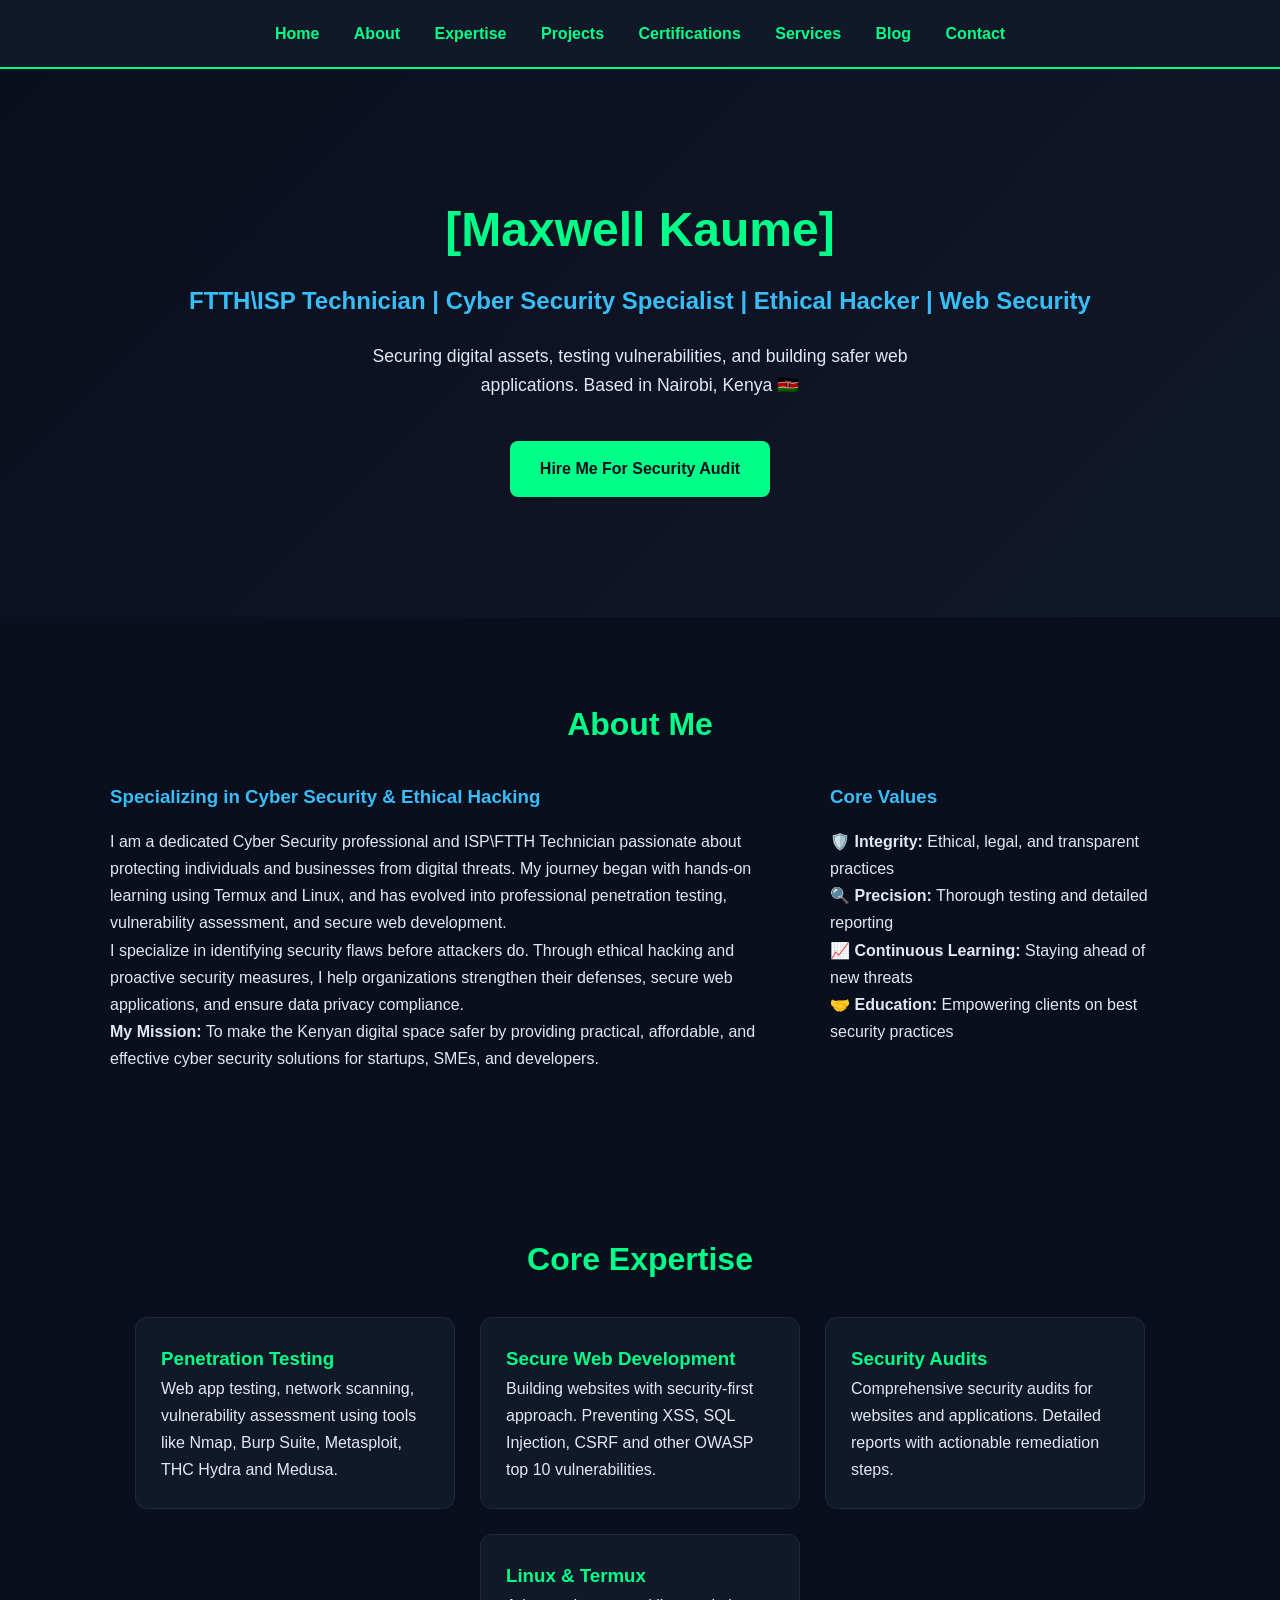
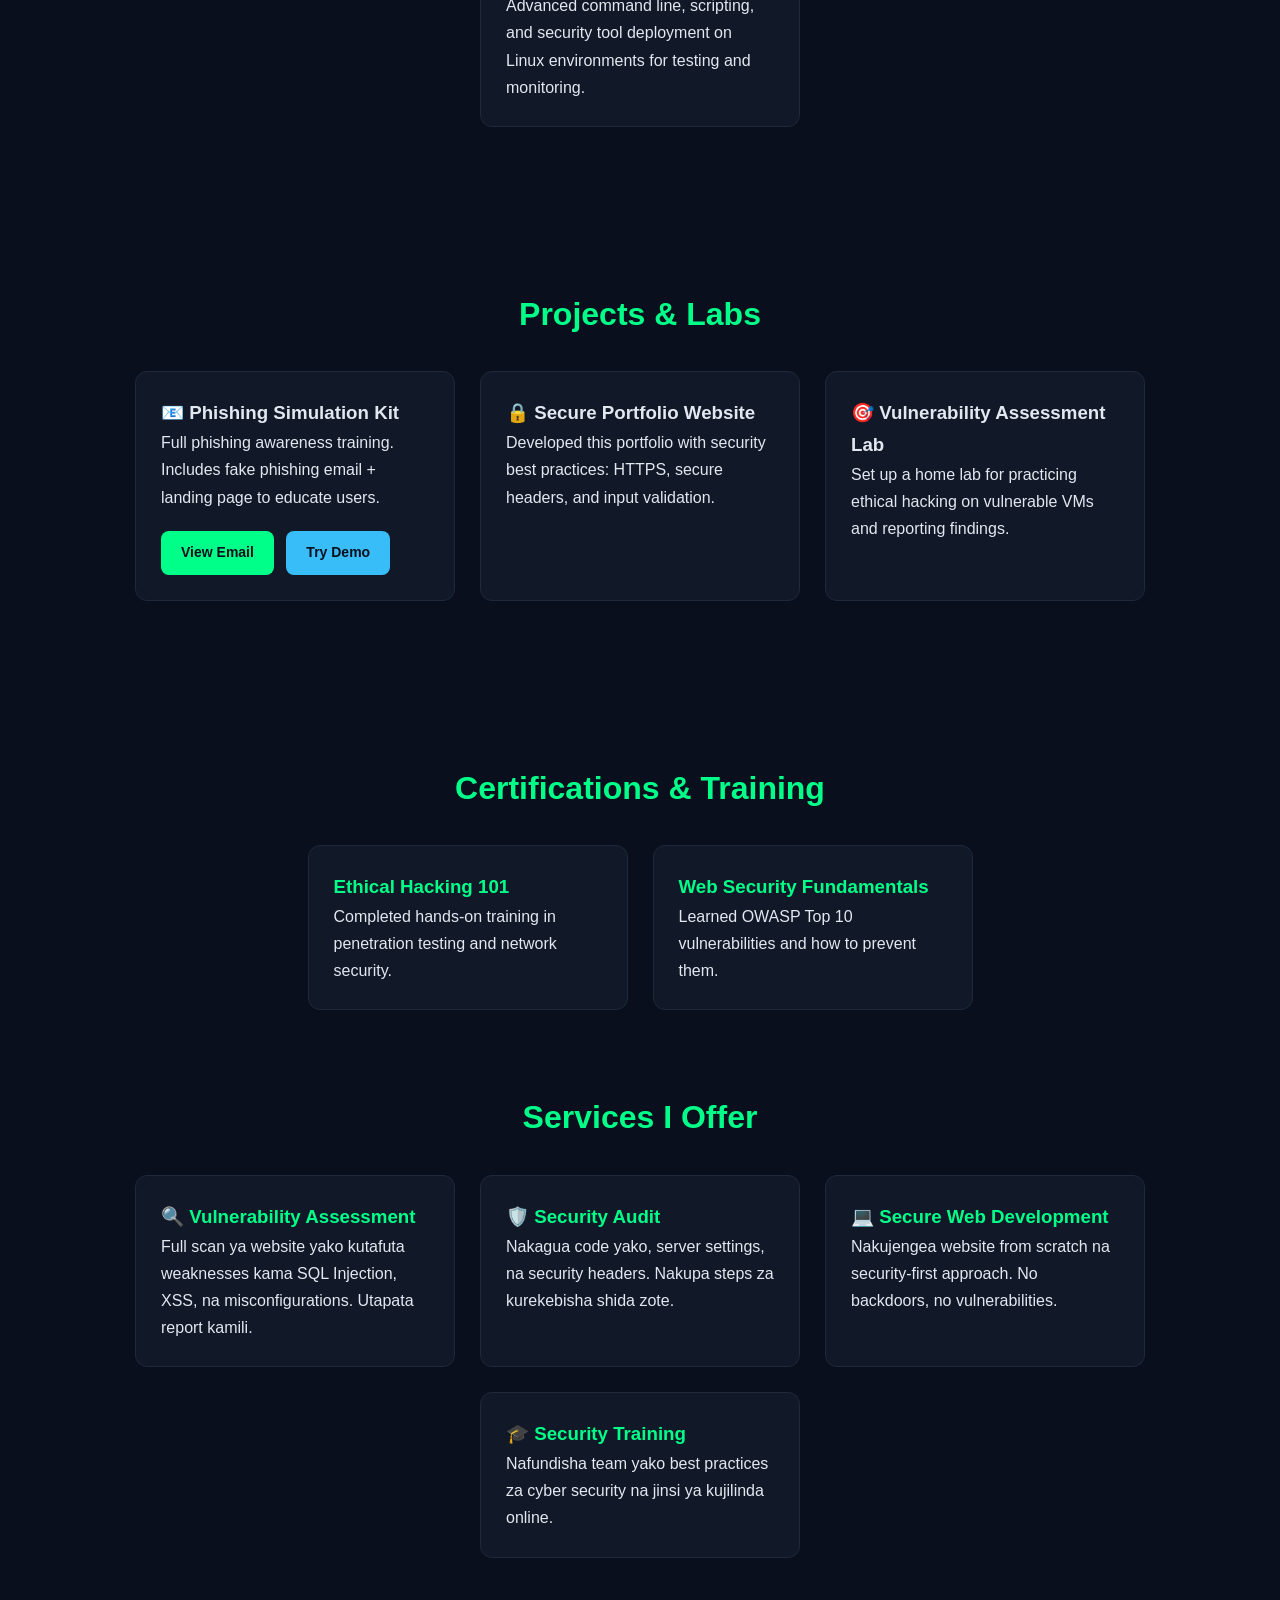
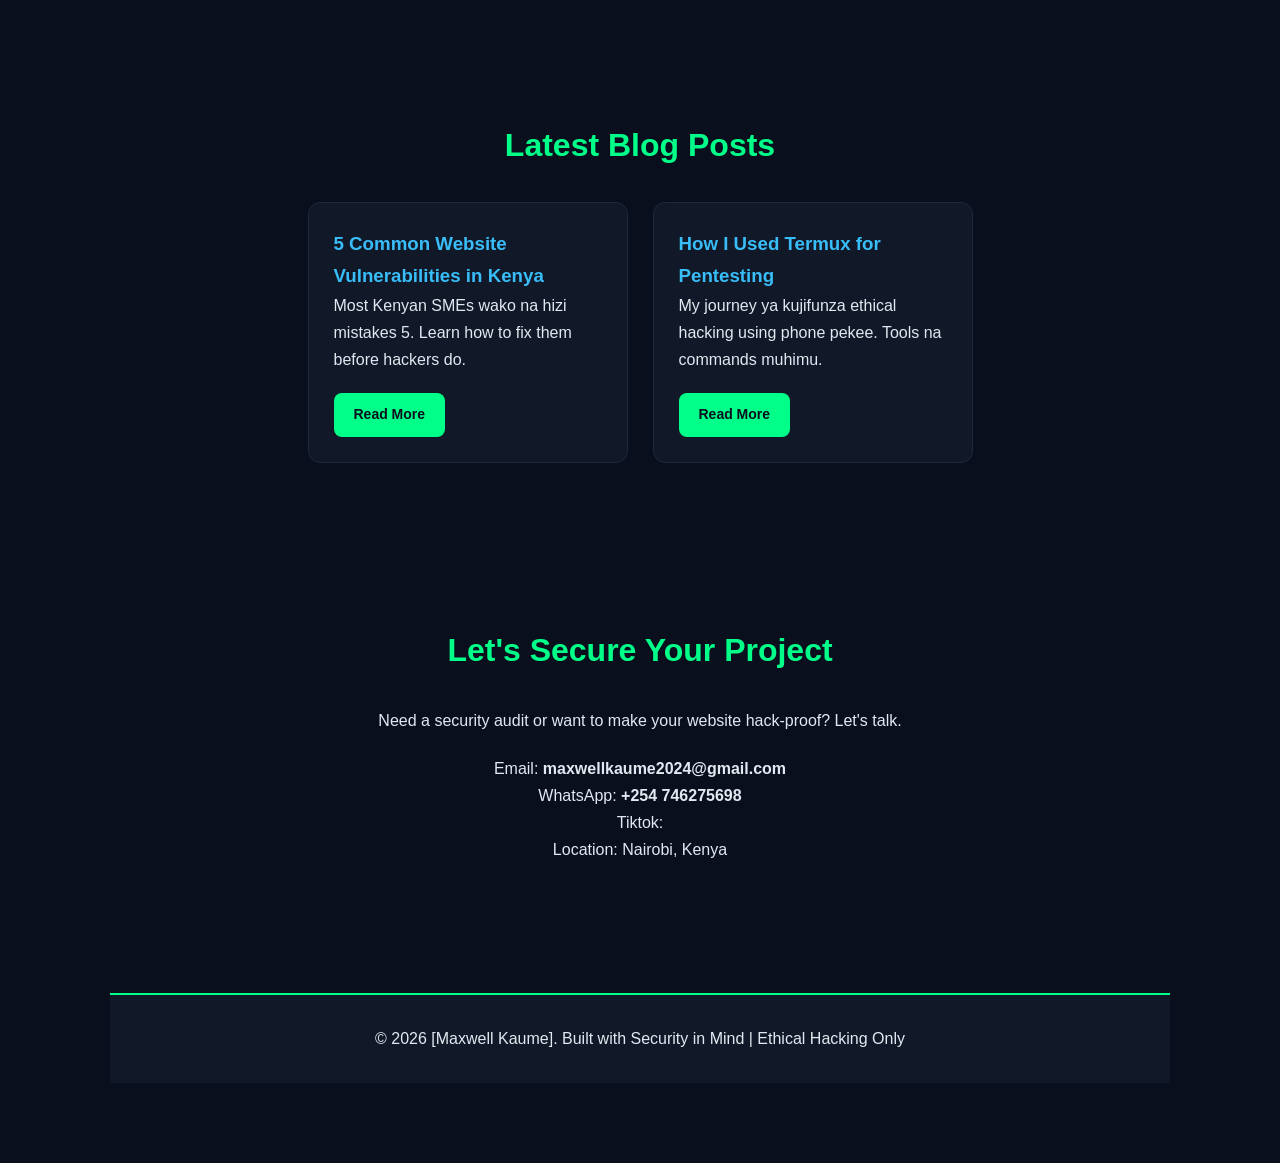
==== commit 5a9fc487: "Add section" ====
--- a/index.html
+++ b/index.html
@@ -44,7 +44,7 @@
     </header>
 
     <section class="hero" id="home">
-        <h1>[Maxwel Kaume]</h1>
+        <h1>[Maxwell Kaume]</h1>
         <h2>FTTH\ISP Technician | Cyber Security Specialist | Ethical Hacker | Web Security</h2>
         <p>Securing digital assets, testing vulnerabilities, and building safer web applications. Based in Nairobi, Kenya 🇰🇪</p>
         <a href="#contact" class="btn">Hire Me For Security Audit</a>
@@ -179,11 +179,13 @@
         <p style="text-align: center; margin-bottom: 20px;">Need a security audit or want to make your website hack-proof? Let's talk.</p>
         <p style="text-align: center;">Email: <strong>maxwellkaume2024@gmail.com</strong></p>
         <p style="text-align: center;">WhatsApp: <strong>+254 746275698</strong></p>
+        <p style="text-align: center;">Tiktok: <strong><BlackShadow></strong></p>
+        </strong></p> 
         <p style="text-align: center;">Location: Nairobi, Kenya</p>
     </section>
 
     <footer>
-        <p>© 2026 [Maxwel Kaume]. Built with Security in Mind | Ethical Hacking Only</p>
+        <p>© 2026 [Maxwell Kaume]. Built with Security in Mind | Ethical Hacking Only</p>
      </footer>
 </body>
 </html>
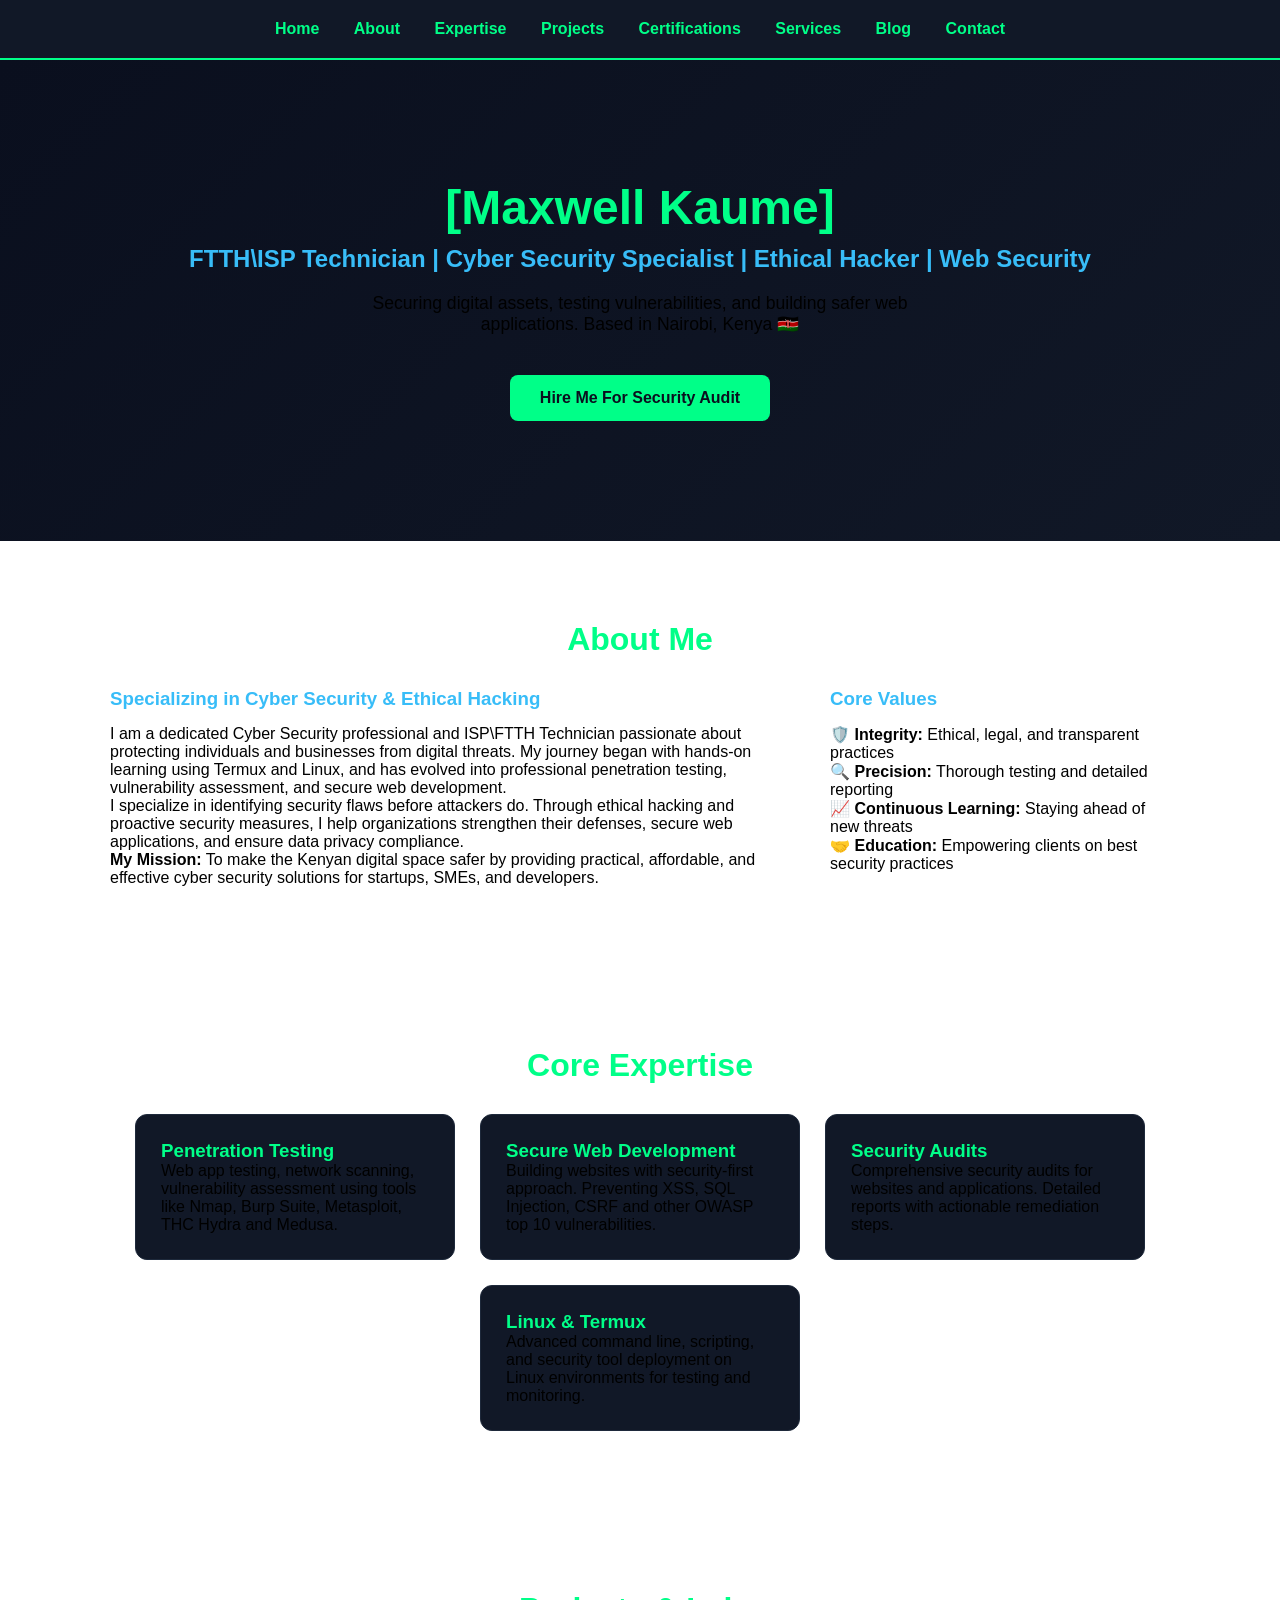
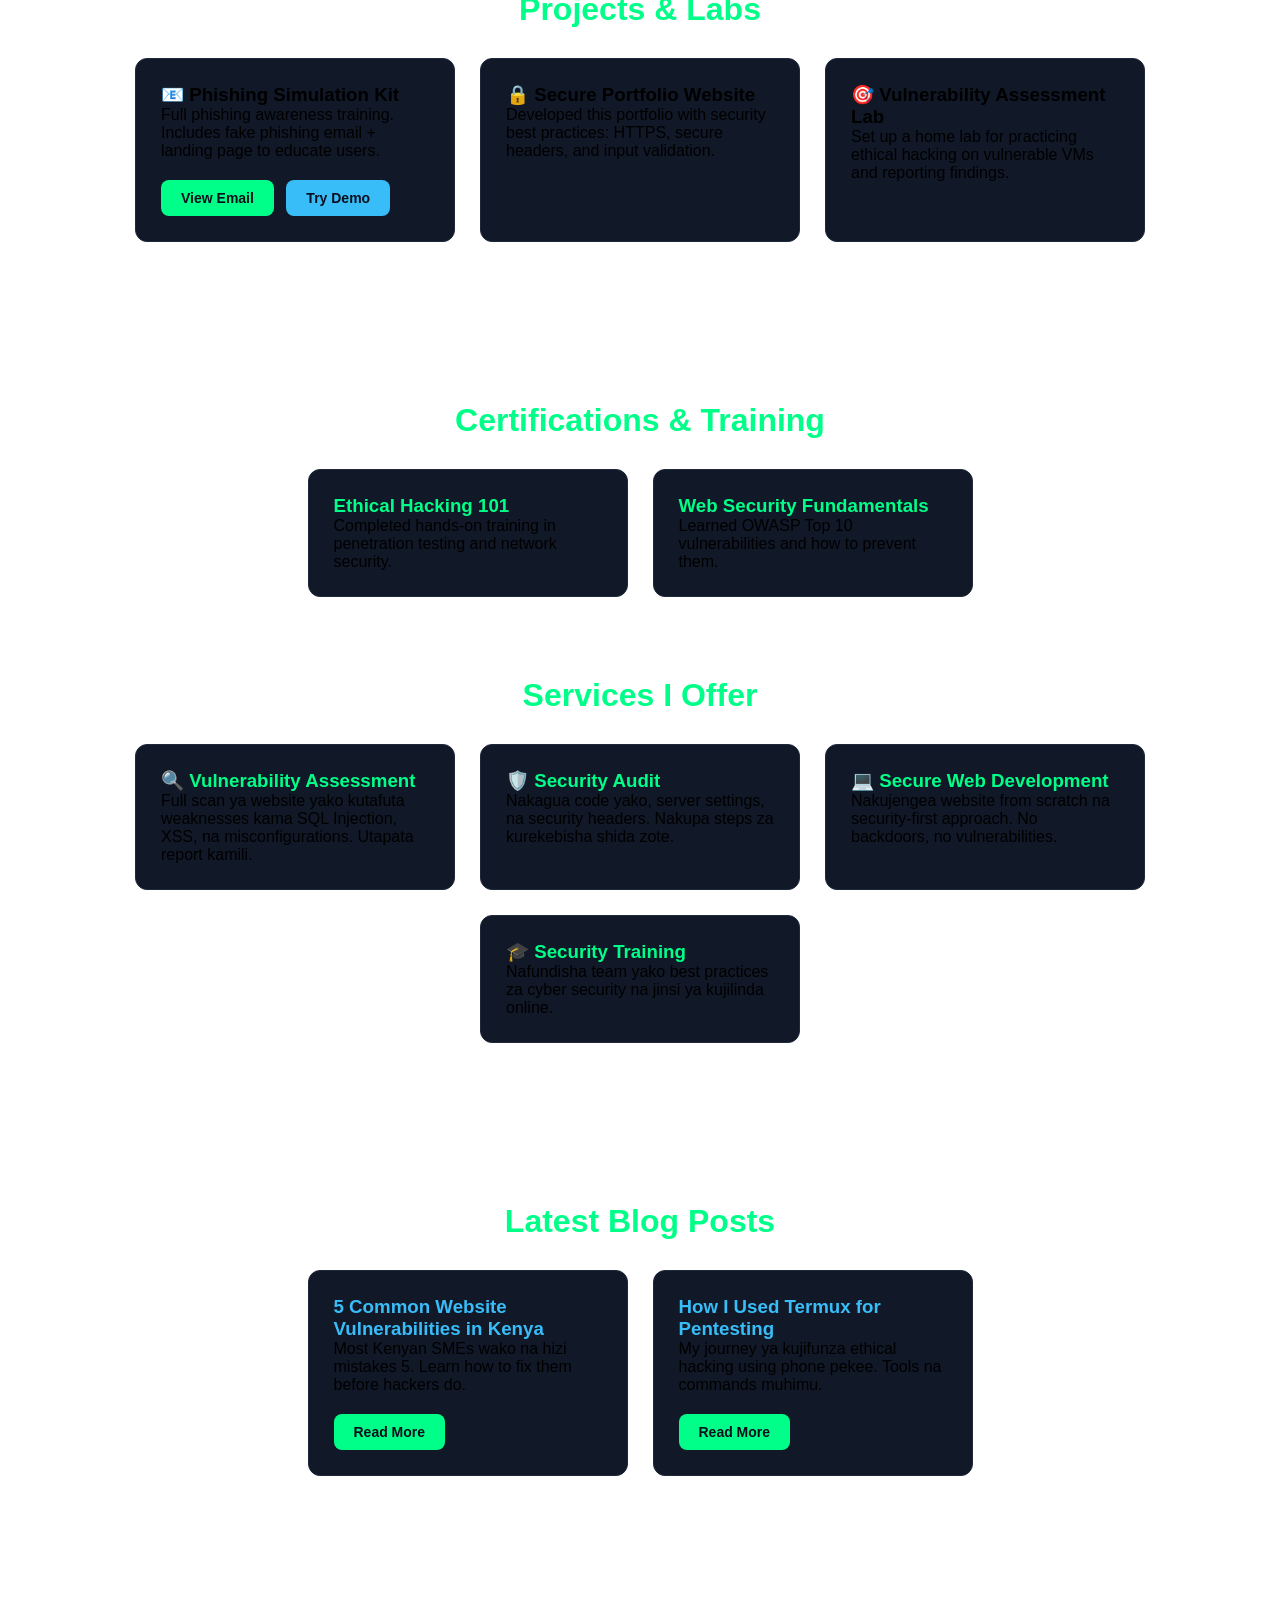
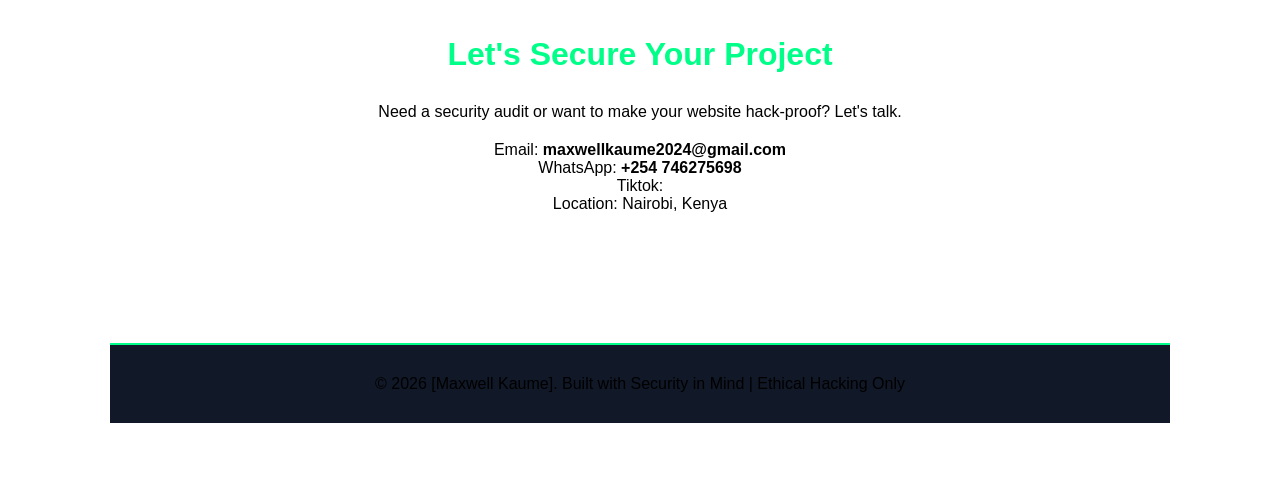
==== commit c0c129d3: "index.html" ====
--- a/index.html
+++ b/index.html
@@ -3,8 +3,7 @@
 <head>
     <title>Maxwel Kaume - FTTH Technician and Cyber Security Specialist</title>
     <style>
-        * { margin: 0; padding: 0; box-sizing: border-box; font-family: 'Segoe UI', Arial, sans-serif; }
-        body { background: #0a0f1e; color: #e2e8f0; line-height: 1.7; }
+        * { margin: 0; padding: 0; box-sizing: border-box; font-family: 'Segoe UI', Arial, sans-serif; }         
         
         header { background: #111827; padding: 20px; text-align: center; position: sticky; top: 0; border-bottom: 2px solid #00ff88; }
         nav a { color: #00ff88; margin: 0 15px; text-decoration: none; font-weight: 600; }
@@ -179,7 +178,7 @@
         <p style="text-align: center; margin-bottom: 20px;">Need a security audit or want to make your website hack-proof? Let's talk.</p>
         <p style="text-align: center;">Email: <strong>maxwellkaume2024@gmail.com</strong></p>
         <p style="text-align: center;">WhatsApp: <strong>+254 746275698</strong></p>
-        <p style="text-align: center;">Tiktok: <strong><BlackShadow></strong></p>
+        <p style="text-align: center;">Tiktok: <strong><BlackShadow_254></strong></p>
         </strong></p> 
         <p style="text-align: center;">Location: Nairobi, Kenya</p>
     </section>
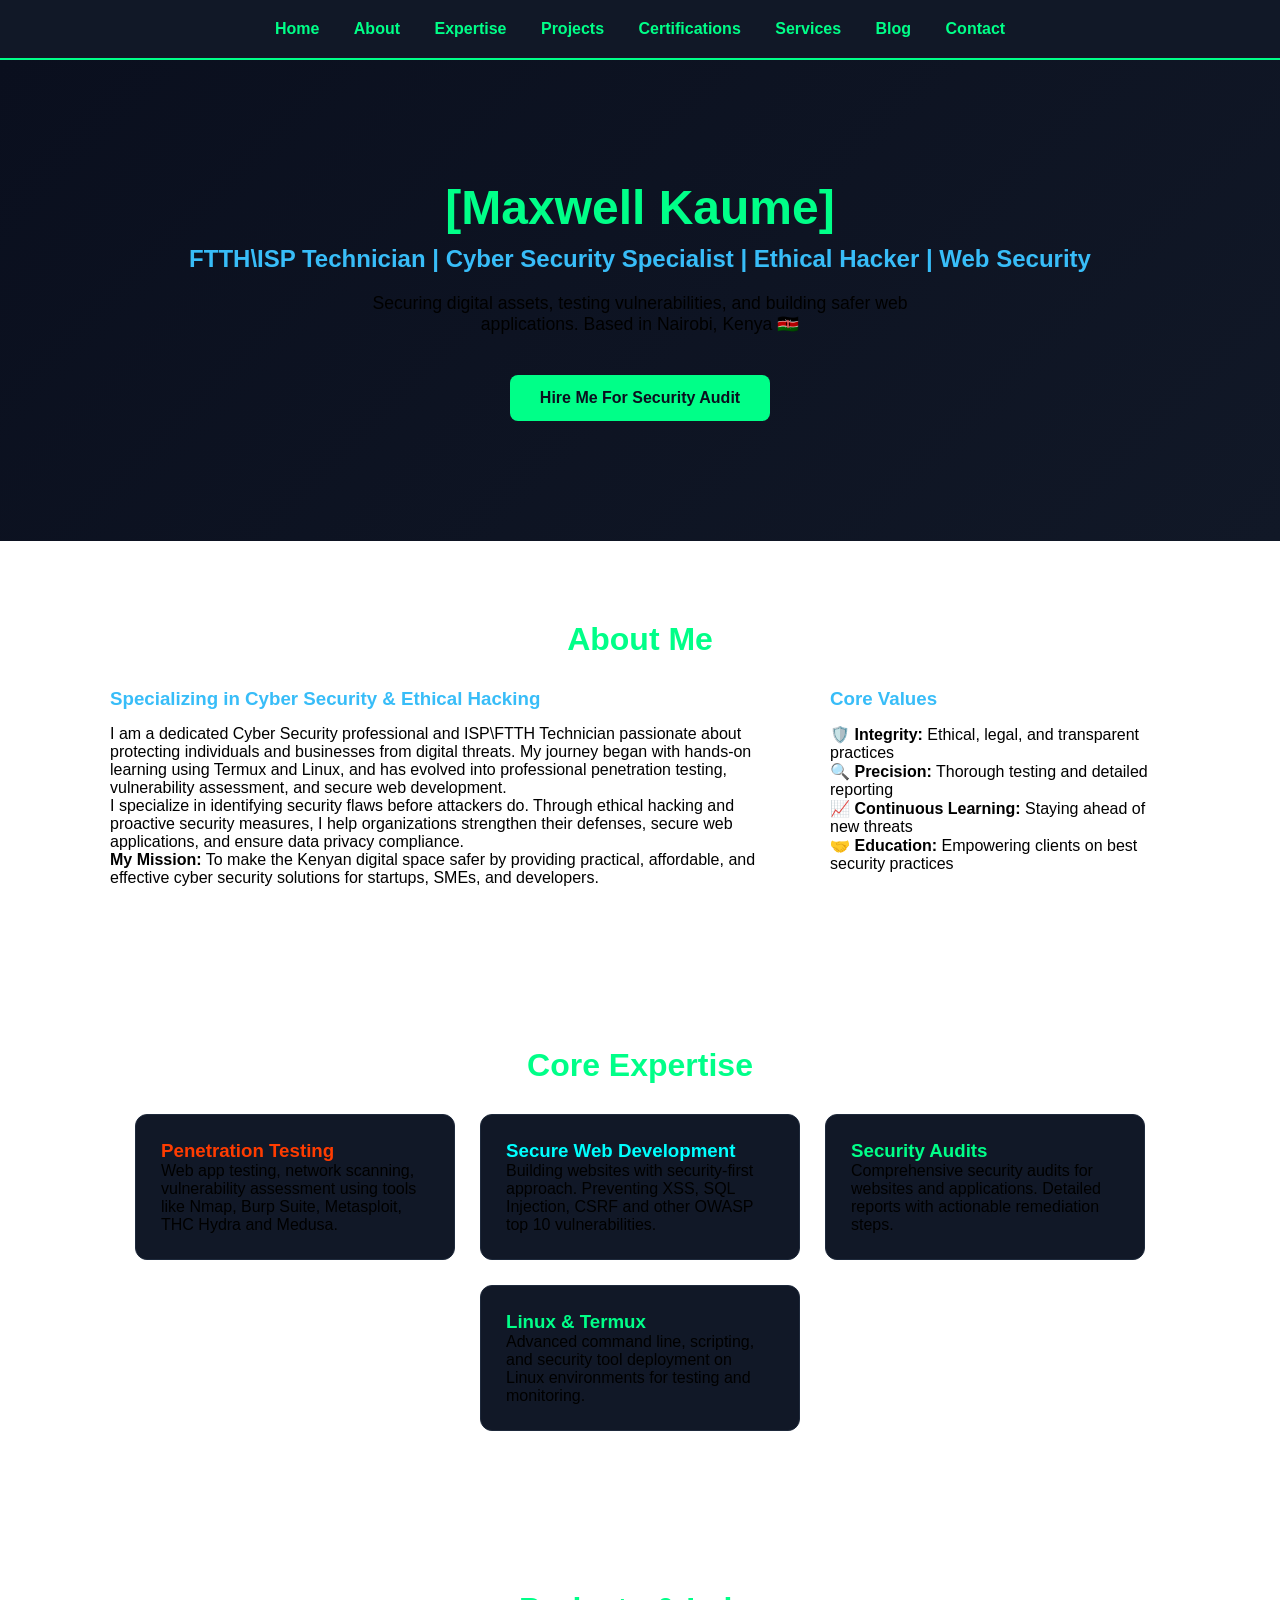
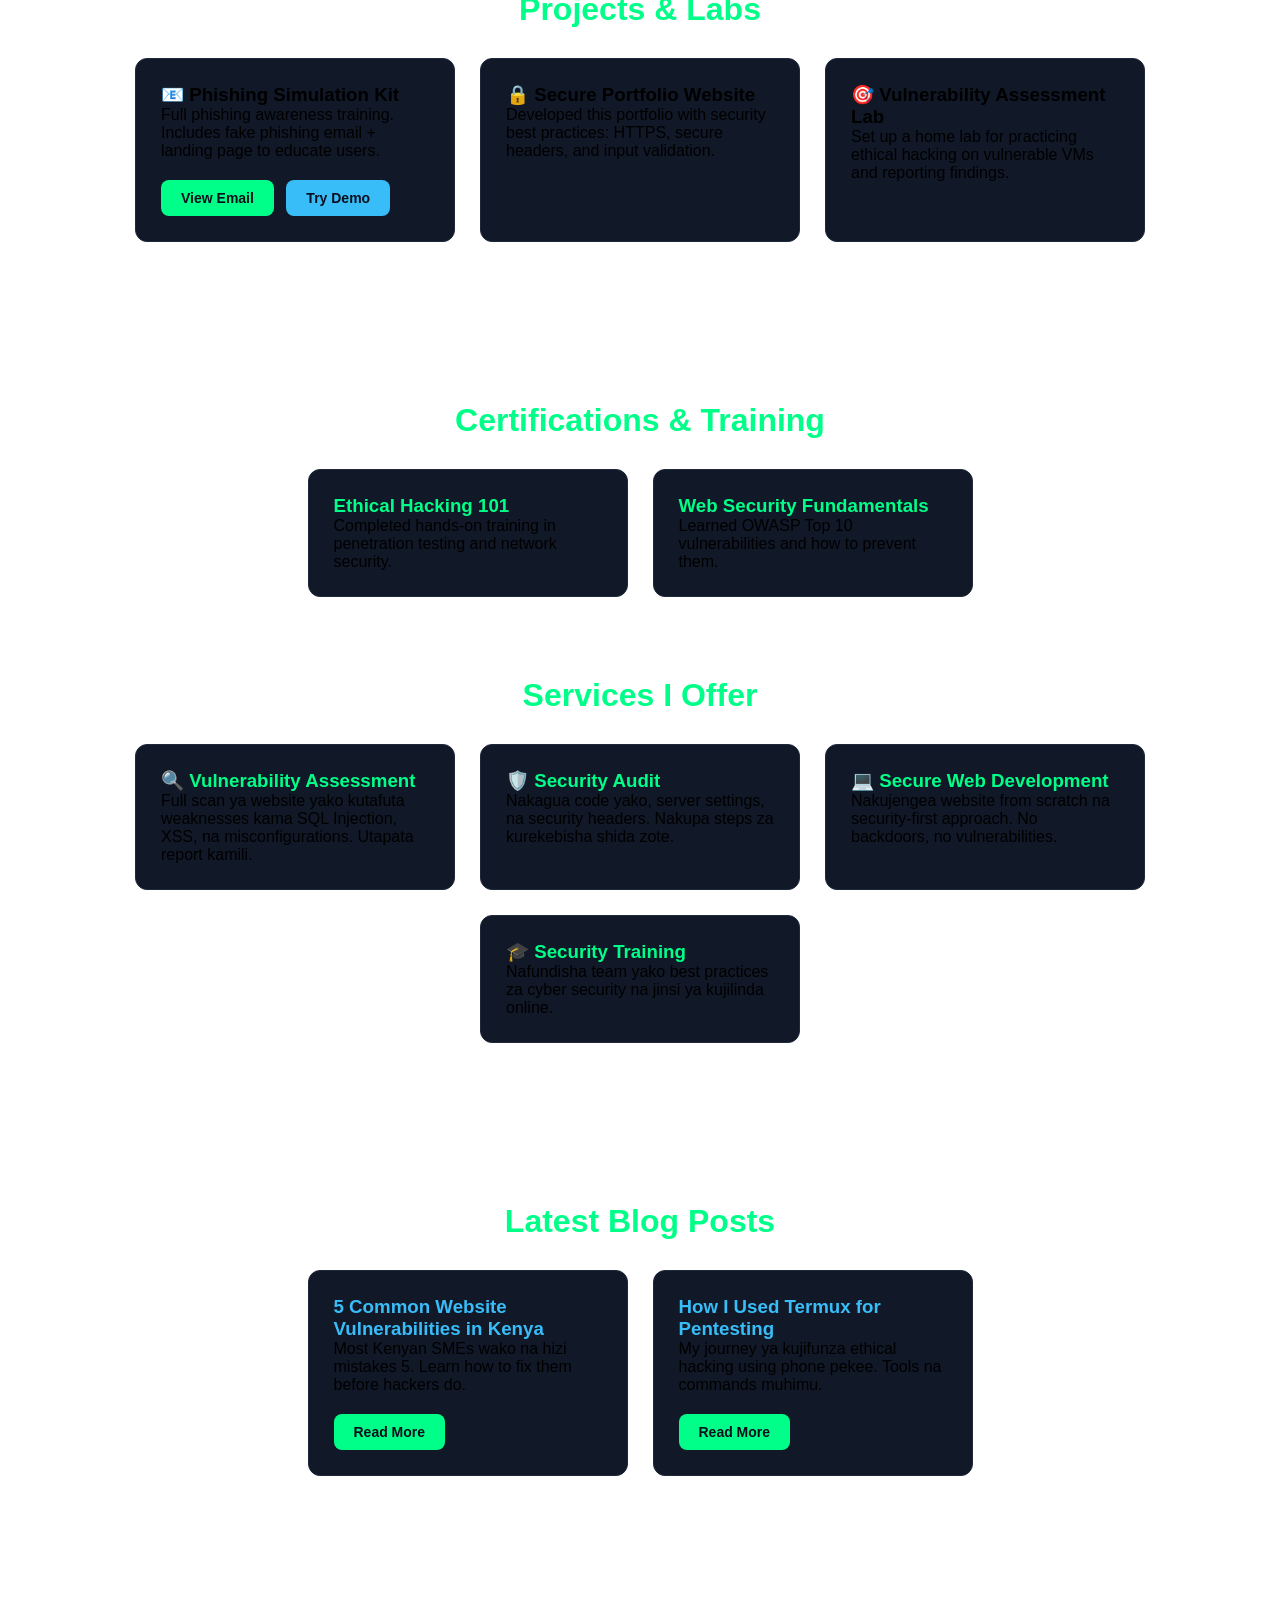
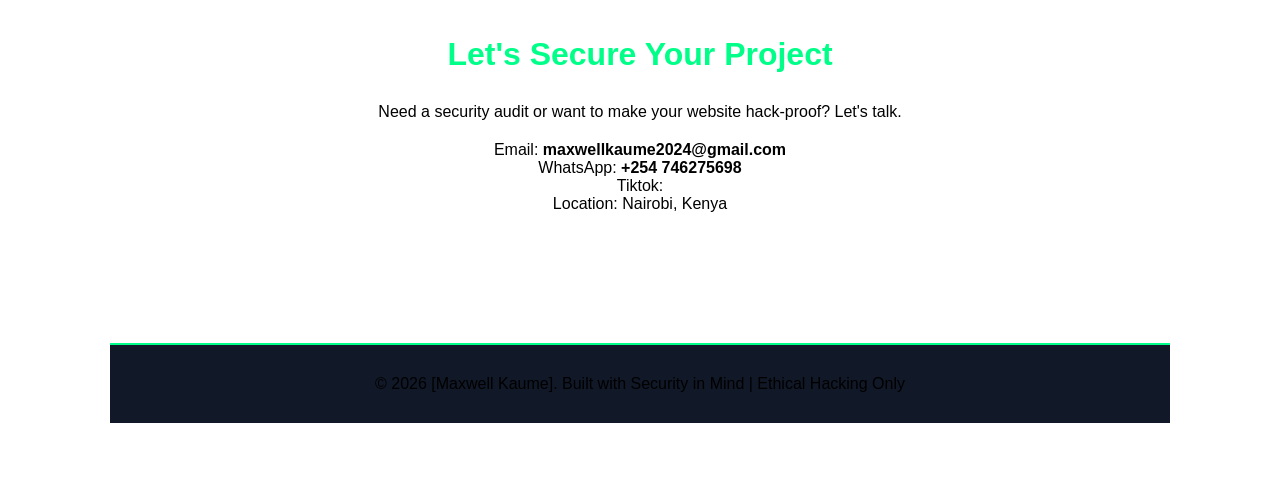
==== commit 0fcdc16c: "Add index.html 2" ====
--- a/index.html
+++ b/index.html
@@ -84,11 +84,11 @@
         <h2>Core Expertise</h2>
         <div class="grid">
             <div class="card">
-                <h3 style="color: #00ff88;">Penetration Testing</h3>
+                <h3 style="color: #ff3c00;">Penetration Testing</h3>
                 <p>Web app testing, network scanning, vulnerability assessment using tools like Nmap, Burp Suite, Metasploit, THC Hydra and Medusa.</p>
             </div>
             <div class="card">
-                <h3 style="color: #00ff88;">Secure Web Development</h3>
+                <h3 style="color: #00ffff;">Secure Web Development</h3>
                 <p>Building websites with security-first approach. Preventing XSS, SQL Injection, CSRF and other OWASP top 10 vulnerabilities.</p>
             </div>
             <div class="card">
